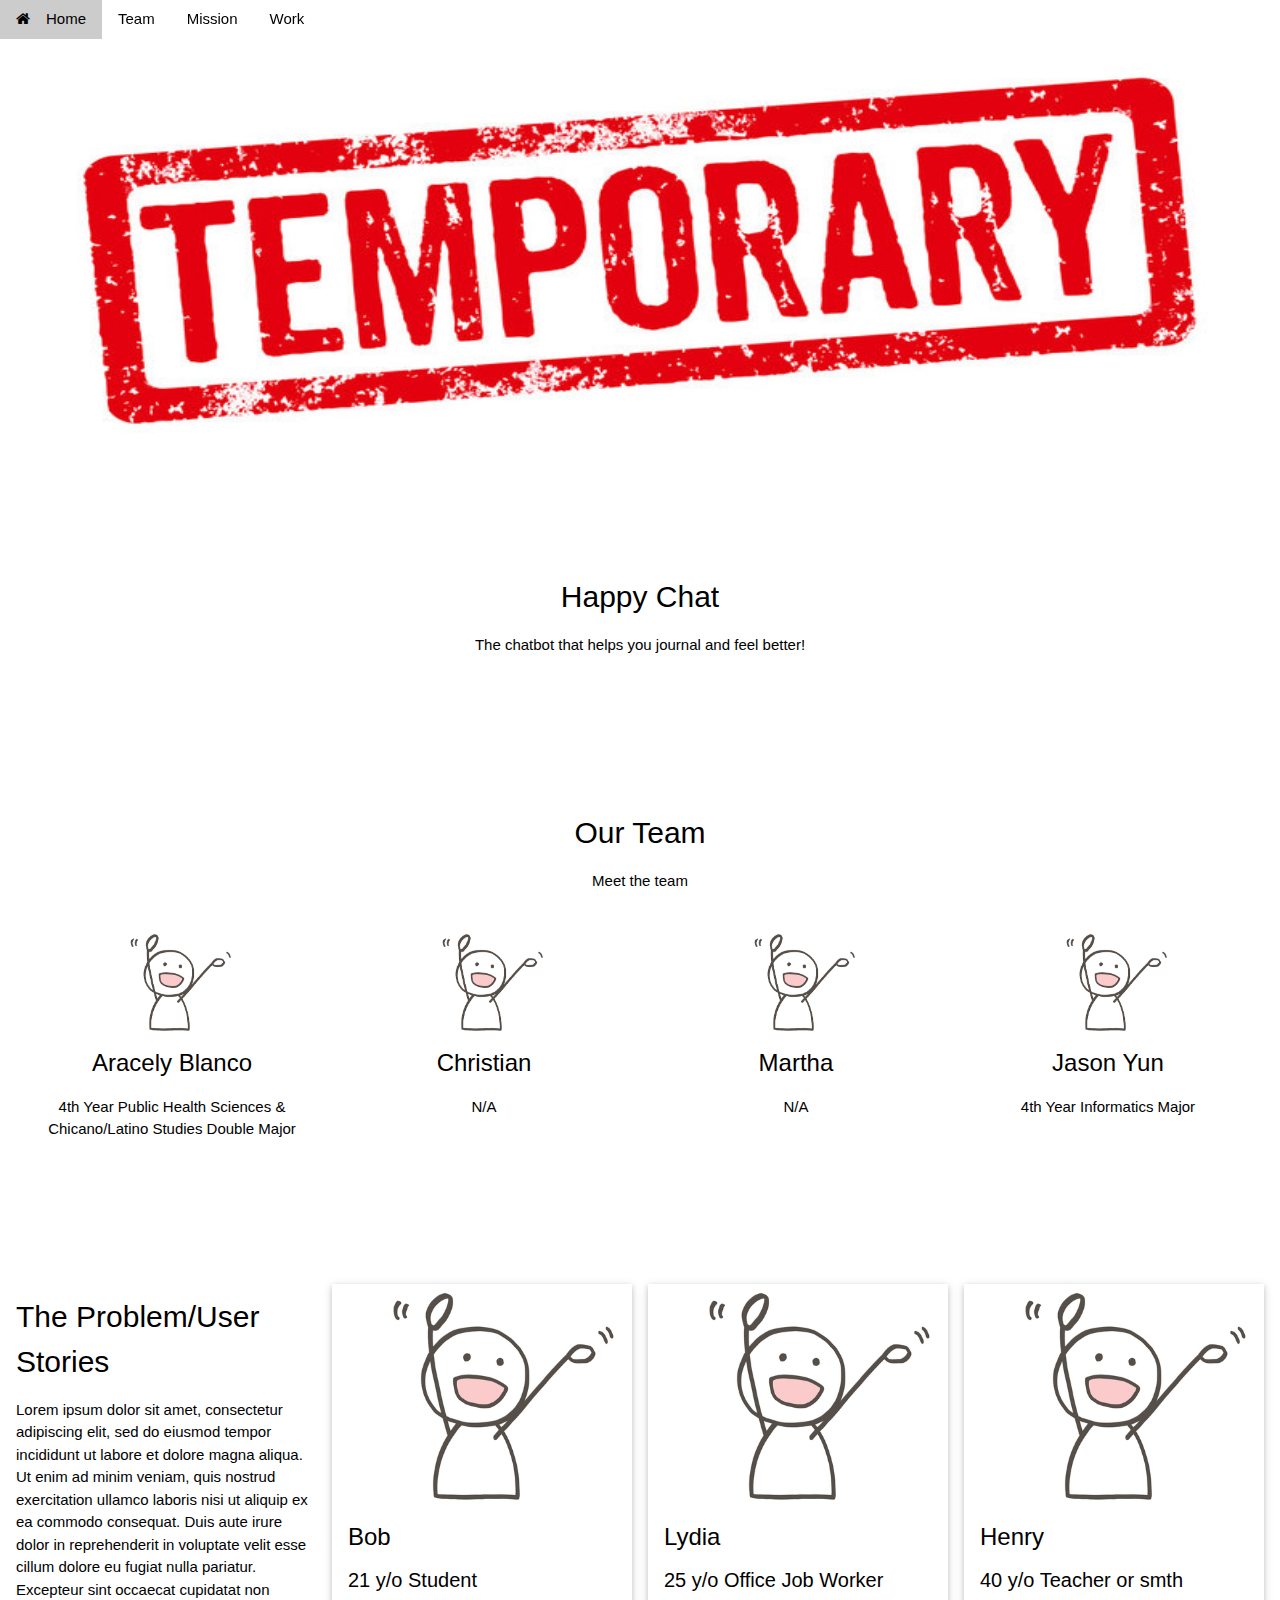
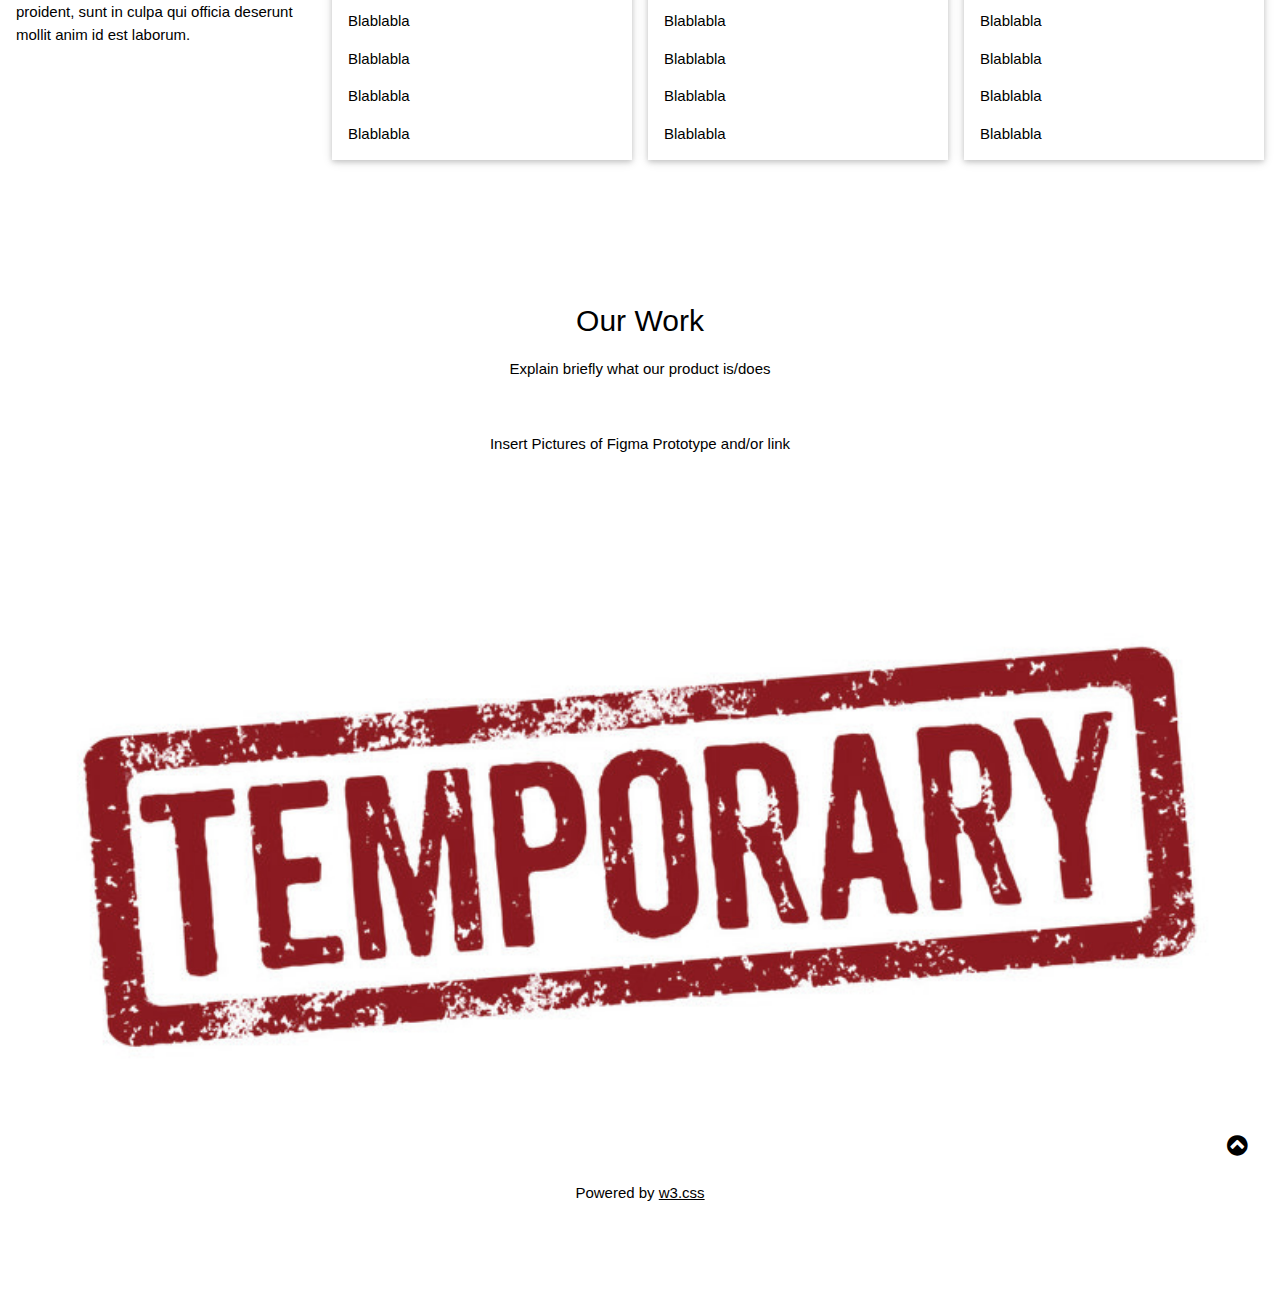
==== index.html @ e17470b8 "updated page 2" ====
<!DOCTYPE html>
<html>
<head>
<title>Project Website</title>
<meta charset="UTF-8">
<meta name="viewport" content="width=device-width, initial-scale=1">
<link rel="stylesheet" href="https://www.w3schools.com/w3css/4/w3.css">
<link rel="stylesheet" href="https://www.w3schools.com/lib/w3-theme-black.css">
<link rel="stylesheet" href="https://cdnjs.cloudflare.com/ajax/libs/font-awesome/4.7.0/css/font-awesome.min.css">
</head>
<body id="myPage">

<!-- Sidebar on click -->
<!-- <nav class="w3-sidebar w3-bar-block w3-white w3-card w3-animate-left w3-xxlarge" style="display:none;z-index:2" id="mySidebar">
  <a href="javascript:void(0)" onclick="w3_close()" class="w3-bar-item w3-button w3-display-topright w3-text-teal">Close
    <i class="fa fa-remove"></i>
  </a>
  <a href="#" class="w3-bar-item w3-button">Link 1</a>
  <a href="#" class="w3-bar-item w3-button">Link 2</a>
  <a href="#" class="w3-bar-item w3-button">Link 3</a>
  <a href="#" class="w3-bar-item w3-button">Link 4</a>
  <a href="#" class="w3-bar-item w3-button">Link 5</a>
</nav> -->

<!-- Navbar -->
<div class="w3-top">
 <div class="w3-bar w3-theme-d2 w3-left-align">
  <a class="w3-bar-item w3-button w3-hide-medium w3-hide-large w3-right w3-hover-white w3-theme-d2" href="javascript:void(0);" onclick="openNav()"><i class="fa fa-bars"></i></a>
  <a href="#" class="w3-bar-item w3-button w3-teal"><i class="fa fa-home w3-margin-right"></i>Home</a>
  <a href="#team" class="w3-bar-item w3-button w3-hide-small w3-hover-white">Team</a>
  <a href="#mission" class="w3-bar-item w3-button w3-hide-small w3-hover-white">Mission</a>
  <a href="#work" class="w3-bar-item w3-button w3-hide-small w3-hover-white">Work</a>
  <!-- <a href="#contact" class="w3-bar-item w3-button w3-hide-small w3-hover-white">Contact</a> -->
 </div>

  <!-- Navbar on small screens -->
  <div id="navDemo" class="w3-bar-block w3-theme-d2 w3-hide w3-hide-large w3-hide-medium">
    <a href="#team" class="w3-bar-item w3-button">Team</a>
    <a href="#mission" class="w3-bar-item w3-button">Mission</a>
    <a href="#work" class="w3-bar-item w3-button">Work</a>
    <!-- <a href="#contact" class="w3-bar-item w3-button">Contact</a> -->
  </div>
</div>

<!-- Image Header -->
<div class="w3-display-container w3-animate-opacity">
  <img src="/images/temp_background.jpeg" alt="background image" style="width:100%;min-height:350px;max-height:500px;">
  <div class="w3-container w3-display-bottomleft w3-margin-bottom"> 
  </div>
</div>

<!-- Home Container -->
<div class="w3-container w3-padding-64 w3-center" id="home">
  <h2>Happy Chat</h2>
  <p>The chatbot that helps you journal and feel better!</p>
</div>
  

<!-- Team Container -->
<div class="w3-container w3-padding-64 w3-center" id="team">
<h2>Our Team</h2>
<p>Meet the team</p>

<div class="w3-row"><br>

<div class="w3-quarter">
  <img src="/images/user.jpeg" alt="Image of ..." style="width:45%" class="w3-circle w3-hover-opacity">
  <h3>Aracely Blanco</h3>
  <p>4th Year Public Health Sciences & Chicano/Latino Studies Double Major</p>
</div>

<div class="w3-quarter">
  <img src="/images/user.jpeg" alt="Image of ..." style="width:45%" class="w3-circle w3-hover-opacity">
  <h3>Christian</h3>
  <p>N/A</p>
</div>

<div class="w3-quarter">
  <img src="/images/user.jpeg" alt="Image of ..." style="width:45%" class="w3-circle w3-hover-opacity">
  <h3>Martha</h3>
  <p>N/A</p>
</div>

<div class="w3-quarter">
  <img src="/images/user.jpeg" alt="Image of ..." style="width:45%" class="w3-circle w3-hover-opacity">
  <h3>Jason Yun</h3>
  <p>4th Year Informatics Major</p>
</div>

</div>
</div>

<!-- Mission Row -->
<div class="w3-row-padding w3-padding-64 w3-theme-l1" id="mission">

<div class="w3-quarter">
<h2>The Problem/User Stories</h2>
<p>Lorem ipsum dolor sit amet, consectetur adipiscing elit, sed do eiusmod tempor incididunt ut labore et dolore magna aliqua. Ut enim ad minim veniam, quis nostrud exercitation ullamco laboris nisi ut aliquip ex ea commodo consequat. Duis aute irure dolor in reprehenderit in voluptate velit esse cillum dolore eu fugiat nulla pariatur. Excepteur sint occaecat cupidatat non proident, sunt in culpa qui officia deserunt mollit anim id est laborum.</p>
</div>

<div class="w3-quarter">
<div class="w3-card w3-white">
  <img src="/images/user.jpeg" alt="Bob" style="width:100%">
  <div class="w3-container">
  <h3>Bob</h3>
  <h4>21 y/o Student</h4>
  <p>Blablabla</p>
  <p>Blablabla</p>
  <p>Blablabla</p>
  <p>Blablabla</p>
  </div>
  </div>
</div>

<div class="w3-quarter">
<div class="w3-card w3-white">
  <img src="/images/user.jpeg" alt="Lydia" style="width:100%">
  <div class="w3-container">
  <h3>Lydia</h3>
  <h4>25 y/o Office Job Worker</h4>
  <p>Blablabla</p>
  <p>Blablabla</p>
  <p>Blablabla</p>
  <p>Blablabla</p>
  </div>
  </div>
</div>

<div class="w3-quarter">
<div class="w3-card w3-white">
  <img src="/images/user.jpeg" alt="Henry" style="width:100%">
  <div class="w3-container">
  <h3>Henry</h3>
  <h4>40 y/o Teacher or smth</h4>
  <p>Blablabla</p>
  <p>Blablabla</p>
  <p>Blablabla</p>
  <p>Blablabla</p>
  </div>
  </div>
</div>

</div>

<!-- Our Work Row -->
<div class="w3-row-padding w3-center w3-padding-64" id="work">
    <h2>Our Work</h2>
    <p>Explain briefly what our product is/does</p><br>
    <p>Insert Pictures of Figma Prototype and/or link</p><br>
    <!-- <div class="w3-third w3-margin-bottom">
      <ul class="w3-ul w3-border w3-hover-shadow">
        <li class="w3-theme">
          <p class="w3-xlarge">Basic</p>
        </li>
        <li class="w3-padding-16"><b>10GB</b> Storage</li>
        <li class="w3-padding-16"><b>10</b> Emails</li>
        <li class="w3-padding-16"><b>10</b> Domains</li>
        <li class="w3-padding-16"><b>Endless</b> Support</li>
        <li class="w3-padding-16">
          <h2 class="w3-wide"><i class="fa fa-usd"></i> 10</h2>
          <span class="w3-opacity">per month</span>
        </li>
        <li class="w3-theme-l5 w3-padding-24">
          <button class="w3-button w3-teal w3-padding-large"><i class="fa fa-check"></i> Sign Up</button>
        </li>
      </ul>
    </div> -->

    <!-- <div class="w3-third w3-margin-bottom">
      <ul class="w3-ul w3-border w3-hover-shadow">
        <li class="w3-theme-l2">
          <p class="w3-xlarge">Pro</p>
        </li>
        <li class="w3-padding-16"><b>25GB</b> Storage</li>
        <li class="w3-padding-16"><b>25</b> Emails</li>
        <li class="w3-padding-16"><b>25</b> Domains</li>
        <li class="w3-padding-16"><b>Endless</b> Support</li>
        <li class="w3-padding-16">
          <h2 class="w3-wide"><i class="fa fa-usd"></i> 25</h2>
          <span class="w3-opacity">per month</span>
        </li>
        <li class="w3-theme-l5 w3-padding-24">
          <button class="w3-button w3-teal w3-padding-large"><i class="fa fa-check"></i> Sign Up</button>
        </li>
      </ul>
    </div> -->

    <!-- <div class="w3-third w3-margin-bottom">
      <ul class="w3-ul w3-border w3-hover-shadow">
        <li class="w3-theme">
          <p class="w3-xlarge">Premium</p>
        </li>
        <li class="w3-padding-16"><b>50GB</b> Storage</li>
        <li class="w3-padding-16"><b>50</b> Emails</li>
        <li class="w3-padding-16"><b>50</b> Domains</li>
        <li class="w3-padding-16"><b>Endless</b> Support</li>
        <li class="w3-padding-16">
          <h2 class="w3-wide"><i class="fa fa-usd"></i> 50</h2>
          <span class="w3-opacity">per month</span>
        </li>
        <li class="w3-theme-l5 w3-padding-24">
          <button class="w3-button w3-teal w3-padding-large"><i class="fa fa-check"></i> Sign Up</button>
        </li>
      </ul>
    </div> -->
</div>

<!-- Contact Container -->
<!-- <div class="w3-container w3-padding-64 w3-theme-l5" id="contact">
  <div class="w3-row">
    <div class="w3-col m5">
    <div class="w3-padding-16"><span class="w3-xlarge w3-border-teal w3-bottombar">Contact Us</span></div>
      <h3>Address</h3>
      <p>Swing by for a cup of coffee, or whatever.</p>
      <p><i class="fa fa-map-marker w3-text-teal w3-xlarge"></i>  Chicago, US</p>
      <p><i class="fa fa-phone w3-text-teal w3-xlarge"></i>  +00 1515151515</p>
      <p><i class="fa fa-envelope-o w3-text-teal w3-xlarge"></i>  test@test.com</p>
    </div>
    <div class="w3-col m7">
      <form class="w3-container w3-card-4 w3-padding-16 w3-white" action="/action_page.php" target="_blank">
      <div class="w3-section">      
        <label>Name</label>
        <input class="w3-input" type="text" name="Name" required>
      </div>
      <div class="w3-section">      
        <label>Email</label>
        <input class="w3-input" type="text" name="Email" required>
      </div>
      <div class="w3-section">      
        <label>Message</label>
        <input class="w3-input" type="text" name="Message" required>
      </div>  
      <input class="w3-check" type="checkbox" checked name="Like">
      <label>I Like it!</label>
      <button type="submit" class="w3-button w3-right w3-theme">Send</button>
      </form>
    </div>
  </div>
</div> -->

<!-- Image of location/map -->
<img src="/images/temp_background.jpeg" class="w3-image w3-greyscale-min" style="width:100%;">

<!-- Footer -->
<footer class="w3-container w3-padding-32 w3-theme-d1 w3-center">
  <p>Powered by <a href="https://www.w3schools.com/w3css/default.asp" target="_blank">w3.css</a></p>

  <div style="position:relative;bottom:100px;z-index:1;" class="w3-tooltip w3-right">
    <span class="w3-text w3-padding w3-teal w3-hide-small">Go To Top</span>   
    <a class="w3-button w3-theme" href="#myPage"><span class="w3-xlarge">
    <i class="fa fa-chevron-circle-up"></i></span></a>
  </div>
</footer>

<script>
// Used to toggle the menu on smaller screens when clicking on the menu button
function openNav() {
  var x = document.getElementById("navDemo");
  if (x.className.indexOf("w3-show") == -1) {
    x.className += " w3-show";
  } else { 
    x.className = x.className.replace(" w3-show", "");
  }
}
</script>

</body>
</html>
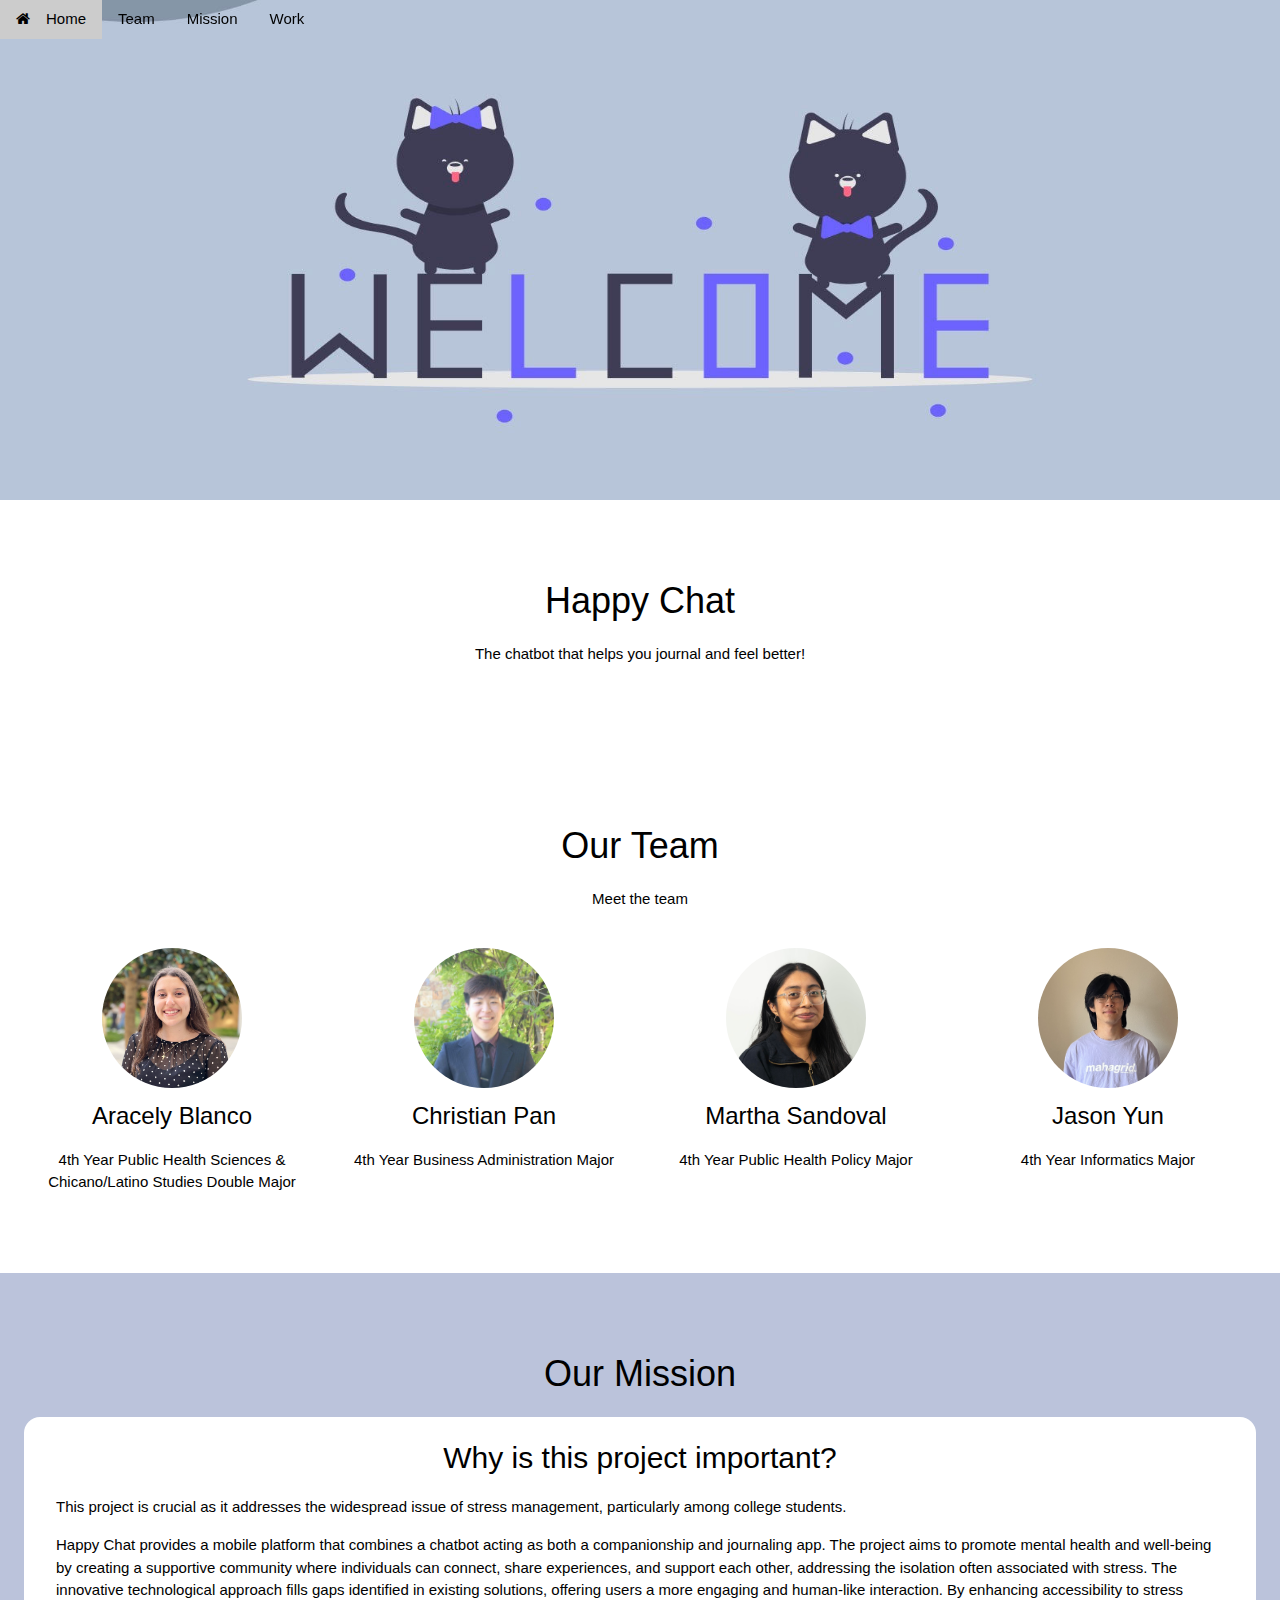
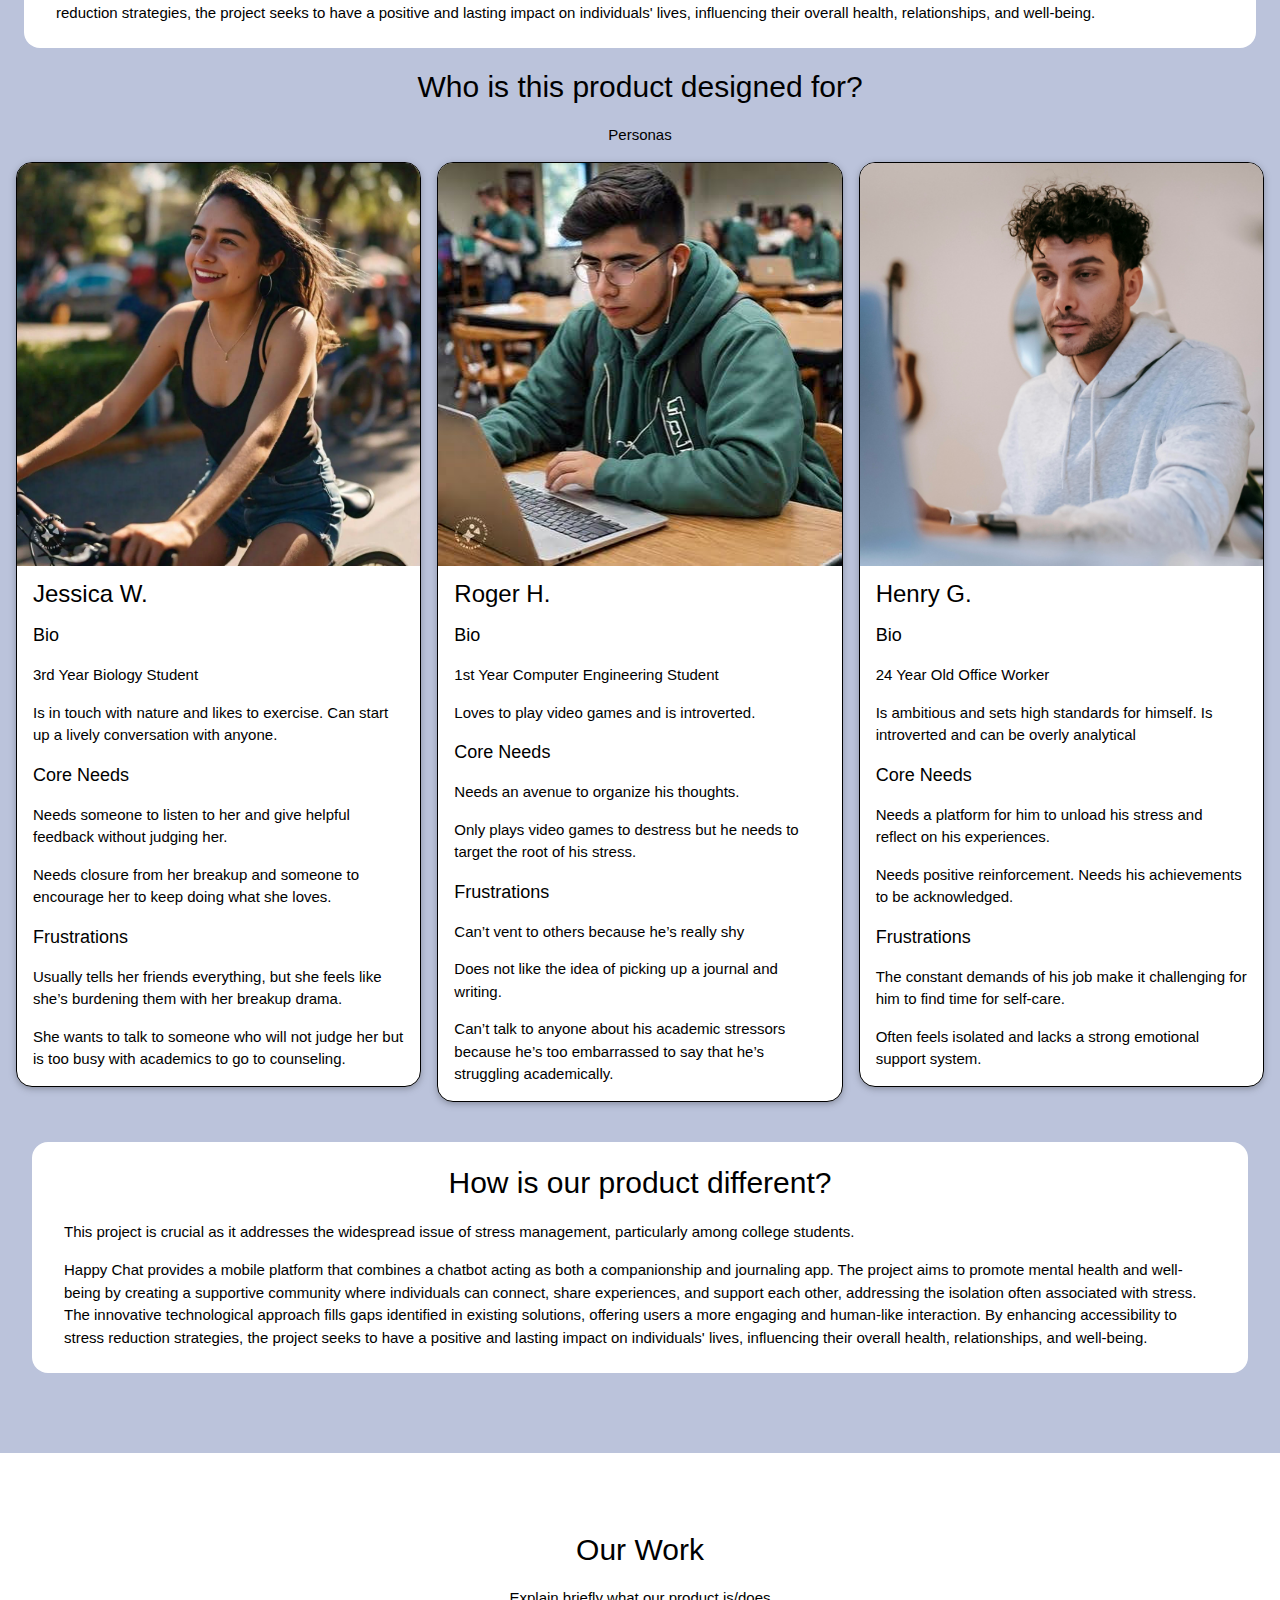
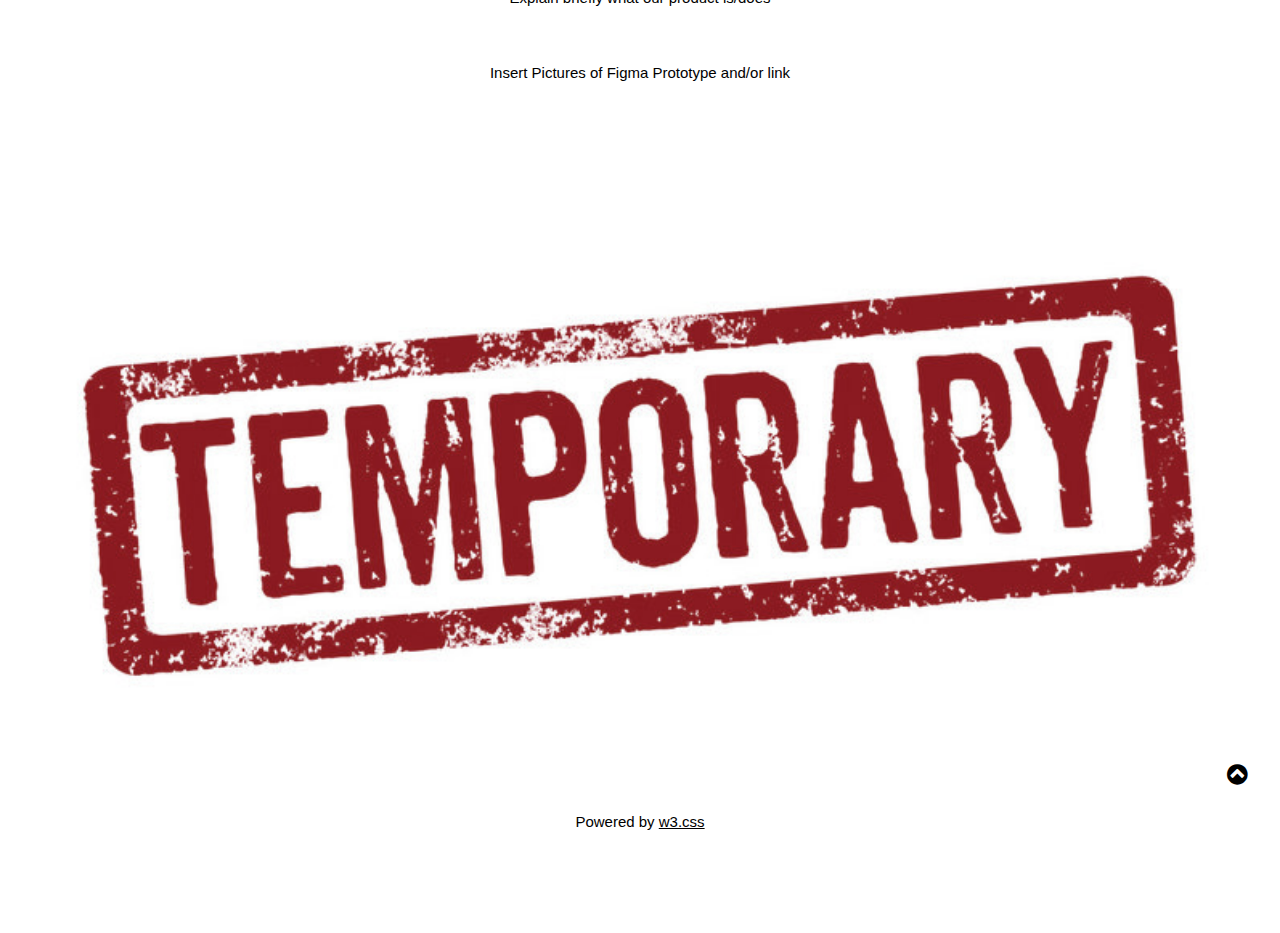
==== commit 29f03d66: "updated Team and Mission content" ====
--- a/index.html
+++ b/index.html
@@ -4,7 +4,11 @@
 <title>Project Website</title>
 <meta charset="UTF-8">
 <meta name="viewport" content="width=device-width, initial-scale=1">
+<style>
+  .w3-slate {color:#000 !important; background-color:#bbc3db !important}
+</style>
 <link rel="stylesheet" href="https://www.w3schools.com/w3css/4/w3.css">
+<link rel="stylesheet" href="https://www.w3schools.com/lib/w3-colors-2021.css">
 <link rel="stylesheet" href="https://www.w3schools.com/lib/w3-theme-black.css">
 <link rel="stylesheet" href="https://cdnjs.cloudflare.com/ajax/libs/font-awesome/4.7.0/css/font-awesome.min.css">
 </head>
@@ -25,11 +29,11 @@
 <!-- Navbar -->
 <div class="w3-top">
  <div class="w3-bar w3-theme-d2 w3-left-align">
-  <a class="w3-bar-item w3-button w3-hide-medium w3-hide-large w3-right w3-hover-white w3-theme-d2" href="javascript:void(0);" onclick="openNav()"><i class="fa fa-bars"></i></a>
-  <a href="#" class="w3-bar-item w3-button w3-teal"><i class="fa fa-home w3-margin-right"></i>Home</a>
-  <a href="#team" class="w3-bar-item w3-button w3-hide-small w3-hover-white">Team</a>
-  <a href="#mission" class="w3-bar-item w3-button w3-hide-small w3-hover-white">Mission</a>
-  <a href="#work" class="w3-bar-item w3-button w3-hide-small w3-hover-white">Work</a>
+  <a class="w3-bar-item w3-button w3-hide-medium w3-hide-large w3-right w3-hover-gray w3-theme-d2" href="javascript:void(0);" onclick="openNav()"><i class="fa fa-bars"></i></a>
+  <a href="#" class="w3-bar-item w3-button w3-indigo"><i class="fa fa-home w3-margin-right"></i>Home</a>
+  <a href="#team" class="w3-bar-item w3-button w3-hide-small w3-hover-gray">Team</a>
+  <a href="#mission" class="w3-bar-item w3-button w3-hide-small w3-hover-gray">Mission</a>
+  <a href="#work" class="w3-bar-item w3-button w3-hide-small w3-hover-gray">Work</a>
   <!-- <a href="#contact" class="w3-bar-item w3-button w3-hide-small w3-hover-white">Contact</a> -->
  </div>
 
@@ -44,45 +48,45 @@
 
 <!-- Image Header -->
 <div class="w3-display-container w3-animate-opacity">
-  <img src="/images/temp_background.jpeg" alt="background image" style="width:100%;min-height:350px;max-height:500px;">
+  <img src="images/header2.jpeg" alt="Happy Chat Welcome Image" style="width:100%;min-height:350px;max-height:500px;">
   <div class="w3-container w3-display-bottomleft w3-margin-bottom"> 
   </div>
 </div>
 
 <!-- Home Container -->
 <div class="w3-container w3-padding-64 w3-center" id="home">
-  <h2>Happy Chat</h2>
+  <h1>Happy Chat</h1>
   <p>The chatbot that helps you journal and feel better!</p>
 </div>
   
 
 <!-- Team Container -->
 <div class="w3-container w3-padding-64 w3-center" id="team">
-<h2>Our Team</h2>
+<h1>Our Team</h1>
 <p>Meet the team</p>
 
 <div class="w3-row"><br>
 
 <div class="w3-quarter">
-  <img src="/images/user.jpeg" alt="Image of ..." style="width:45%" class="w3-circle w3-hover-opacity">
+  <img src="images/aracely.jpeg" alt="Image of Aracely Blanco" style="width:45%" class="w3-circle w3-hover-opacity">
   <h3>Aracely Blanco</h3>
   <p>4th Year Public Health Sciences & Chicano/Latino Studies Double Major</p>
 </div>
 
 <div class="w3-quarter">
-  <img src="/images/user.jpeg" alt="Image of ..." style="width:45%" class="w3-circle w3-hover-opacity">
-  <h3>Christian</h3>
-  <p>N/A</p>
+  <img src="images/christian.jpeg" alt="Image of Christian Pan" style="width:45%" class="w3-circle w3-hover-opacity">
+  <h3>Christian Pan</h3>
+  <p>4th Year Business Administration Major</p>
 </div>
 
 <div class="w3-quarter">
-  <img src="/images/user.jpeg" alt="Image of ..." style="width:45%" class="w3-circle w3-hover-opacity">
-  <h3>Martha</h3>
-  <p>N/A</p>
+  <img src="images/martha.jpeg" alt="Image of Martha Sandoval" style="width:45%" class="w3-circle w3-hover-opacity">
+  <h3>Martha Sandoval</h3>
+  <p>4th Year Public Health Policy Major</p>
 </div>
 
 <div class="w3-quarter">
-  <img src="/images/user.jpeg" alt="Image of ..." style="width:45%" class="w3-circle w3-hover-opacity">
+  <img src="images/jason.jpeg" alt="Image of Jason Yun" style="width:45%" class="w3-circle w3-hover-opacity">
   <h3>Jason Yun</h3>
   <p>4th Year Informatics Major</p>
 </div>
@@ -91,52 +95,80 @@
 </div>
 
 <!-- Mission Row -->
-<div class="w3-row-padding w3-padding-64 w3-theme-l1" id="mission">
-
-<div class="w3-quarter">
-<h2>The Problem/User Stories</h2>
-<p>Lorem ipsum dolor sit amet, consectetur adipiscing elit, sed do eiusmod tempor incididunt ut labore et dolore magna aliqua. Ut enim ad minim veniam, quis nostrud exercitation ullamco laboris nisi ut aliquip ex ea commodo consequat. Duis aute irure dolor in reprehenderit in voluptate velit esse cillum dolore eu fugiat nulla pariatur. Excepteur sint occaecat cupidatat non proident, sunt in culpa qui officia deserunt mollit anim id est laborum.</p>
-</div>
-
-<div class="w3-quarter">
-<div class="w3-card w3-white">
-  <img src="/images/user.jpeg" alt="Bob" style="width:100%">
+<div class="w3-row-padding w3-padding-64 w3-slate" id="mission">
+<div class="w3-center">
+  <h1>Our Mission</h1>
+  <div class="w3-white w3-margin w3-round-xlarge w3-padding">
+  <h2>Why is this project important?</h2>
+  <p class="w3-left-align w3-margin">This project is crucial as it addresses the widespread issue of stress management, particularly among college students. </p>
+  <p class="w3-left-align w3-margin">Happy Chat provides a mobile platform that combines a chatbot acting as both a companionship and journaling app. The project aims to promote mental health and well-being by creating a supportive community where individuals can connect, share experiences, and support each other, addressing the isolation often associated with stress. The innovative technological approach fills gaps identified in existing solutions, offering users a more engaging and human-like interaction. By enhancing accessibility to stress reduction strategies, the project seeks to have a positive and lasting impact on individuals' lives, influencing their overall health, relationships, and well-being.</p>
+  </div>
+  <h2>Who is this product designed for?</h2>
+</div>
+<p class="w3-center">Personas</p>
+<div class="w3-third">
+<div class="w3-card w3-white w3-border w3-border-black w3-round-xlarge">
+  <img src="images/jessica.jpeg" alt="Image of Jessica for a Persona" style="width:100% ;border-radius: 15px 15px 0px 0px">
   <div class="w3-container">
-  <h3>Bob</h3>
-  <h4>21 y/o Student</h4>
-  <p>Blablabla</p>
-  <p>Blablabla</p>
-  <p>Blablabla</p>
-  <p>Blablabla</p>
-  </div>
-  </div>
-</div>
-
-<div class="w3-quarter">
-<div class="w3-card w3-white">
-  <img src="/images/user.jpeg" alt="Lydia" style="width:100%">
+  <h3>Jessica W.</h3>
+  <h5>Bio</h5>
+  <p>3rd Year Biology Student</p>
+  <p>Is in touch with nature and likes to exercise. Can start up a lively conversation with anyone.</p>
+  <h5>Core Needs</h5>
+  <p>Needs someone to listen to her and give helpful feedback without judging her.</p>
+  <p>Needs closure from her breakup and someone to encourage her to keep doing what she loves.</p>
+  <h5>Frustrations</h5>
+  <p>Usually tells her friends everything, but she feels like she’s burdening them with her breakup drama.</p>
+  <p>She wants to talk to someone who will not judge her but is too busy with academics to go to counseling.</p>
+  </div>
+  </div>
+</div>
+
+<div class="w3-third">
+<div class="w3-card w3-white w3-border w3-border-black w3-round-xlarge">
+  <img src="images/roger.jpeg" alt="Image of Roger for a Persona" style="width:100% ;border-radius: 15px 15px 0px 0px">
   <div class="w3-container">
-  <h3>Lydia</h3>
-  <h4>25 y/o Office Job Worker</h4>
-  <p>Blablabla</p>
-  <p>Blablabla</p>
-  <p>Blablabla</p>
-  <p>Blablabla</p>
-  </div>
-  </div>
-</div>
-
-<div class="w3-quarter">
-<div class="w3-card w3-white">
-  <img src="/images/user.jpeg" alt="Henry" style="width:100%">
+  <h3>Roger H.</h3>
+  <h5>Bio</h5>
+  <p>1st Year Computer Engineering Student</p>
+  <p>Loves to play video games and is introverted.</p>
+  <h5>Core Needs</h5>
+  <p>Needs an avenue to organize his thoughts.</p>
+  <p>Only plays video games to destress but he needs to target the root of his stress.</p>
+  <h5>Frustrations</h5>
+  <p>Can’t vent to others because he’s really shy </p>
+  <p>Does not like the idea of picking up a journal and writing.</p>
+  <p>Can’t talk to anyone about his academic stressors because he’s too embarrassed to say that he’s struggling academically.</p>
+  </div>
+  </div>
+</div>
+
+<div class="w3-third">
+<div class="w3-card w3-white w3-border w3-border-black w3-round-xlarge">
+  <img src="images/henry.jpeg" alt="Image of Henry for a Persona" style="width:100% ;border-radius: 15px 15px 0px 0px">
   <div class="w3-container">
-  <h3>Henry</h3>
-  <h4>40 y/o Teacher or smth</h4>
-  <p>Blablabla</p>
-  <p>Blablabla</p>
-  <p>Blablabla</p>
-  <p>Blablabla</p>
-  </div>
+  <h3>Henry G.</h3>
+  <h5>Bio</h5>
+  <p>24 Year Old Office Worker</p>
+  <p>Is ambitious and sets high standards for himself. Is introverted and can be overly analytical</p>
+  <h5>Core Needs</h5>
+  <p>Needs a platform for him to unload his stress and reflect on his experiences.</p>
+  <p>Needs positive reinforcement. Needs his achievements to be acknowledged.</p>
+  <h5>Frustrations</h5>
+  <p>The constant demands of his job make it challenging for him to find time for self-care.</p>
+  <p>Often feels isolated and lacks a strong emotional support system.</p>
+  </div>
+  </div>
+</div>
+<div class="w3-margin">
+  <p>&emsp;</p>
+</div>
+
+<div class="w3-row-padding w3-center">
+  <div class="w3-white w3-margin w3-round-xlarge w3-padding">
+    <h2>How is our product different?</h2>
+    <p class="w3-left-align w3-margin">This project is crucial as it addresses the widespread issue of stress management, particularly among college students. </p>
+    <p class="w3-left-align w3-margin">Happy Chat provides a mobile platform that combines a chatbot acting as both a companionship and journaling app. The project aims to promote mental health and well-being by creating a supportive community where individuals can connect, share experiences, and support each other, addressing the isolation often associated with stress. The innovative technological approach fills gaps identified in existing solutions, offering users a more engaging and human-like interaction. By enhancing accessibility to stress reduction strategies, the project seeks to have a positive and lasting impact on individuals' lives, influencing their overall health, relationships, and well-being.</p>
   </div>
 </div>
 
@@ -239,7 +271,7 @@
 </div> -->
 
 <!-- Image of location/map -->
-<img src="/images/temp_background.jpeg" class="w3-image w3-greyscale-min" style="width:100%;">
+<img src="images/temp_background.jpeg" class="w3-image w3-greyscale-min" style="width:100%;">
 
 <!-- Footer -->
 <footer class="w3-container w3-padding-32 w3-theme-d1 w3-center">
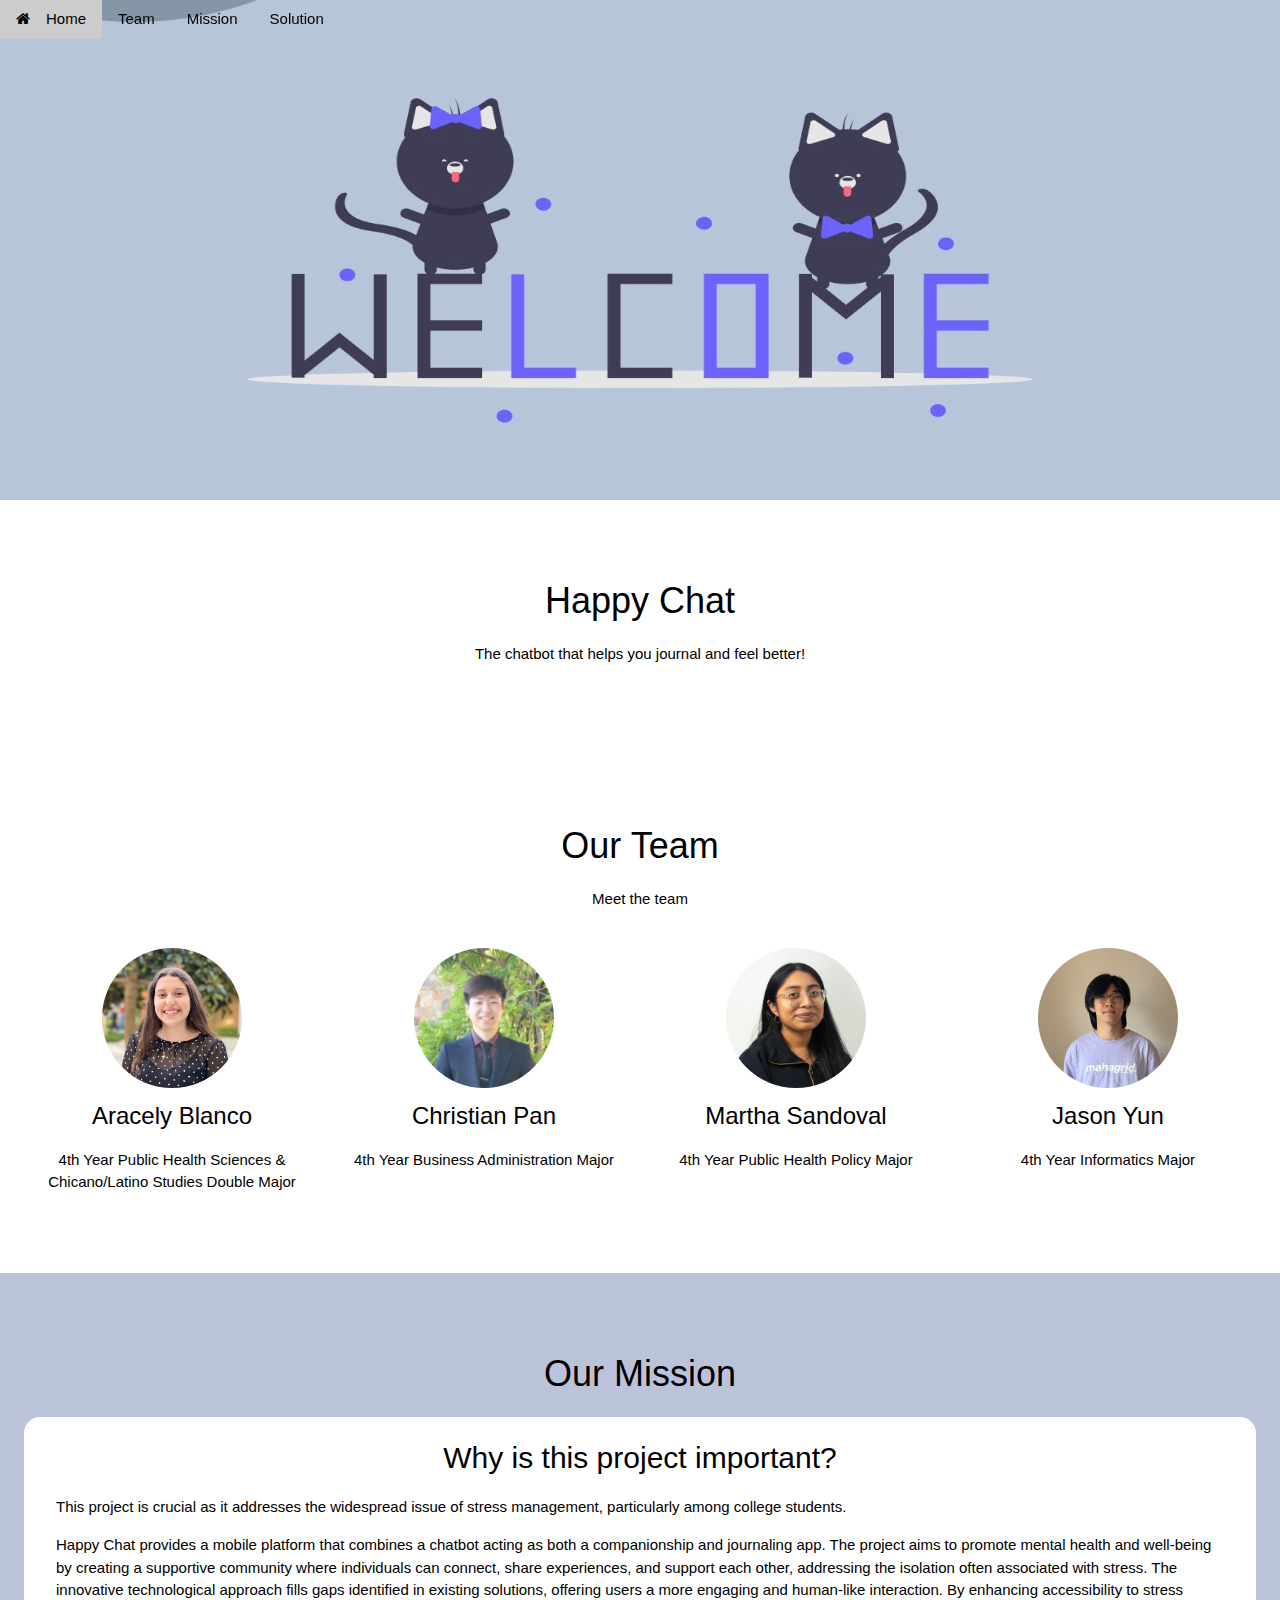
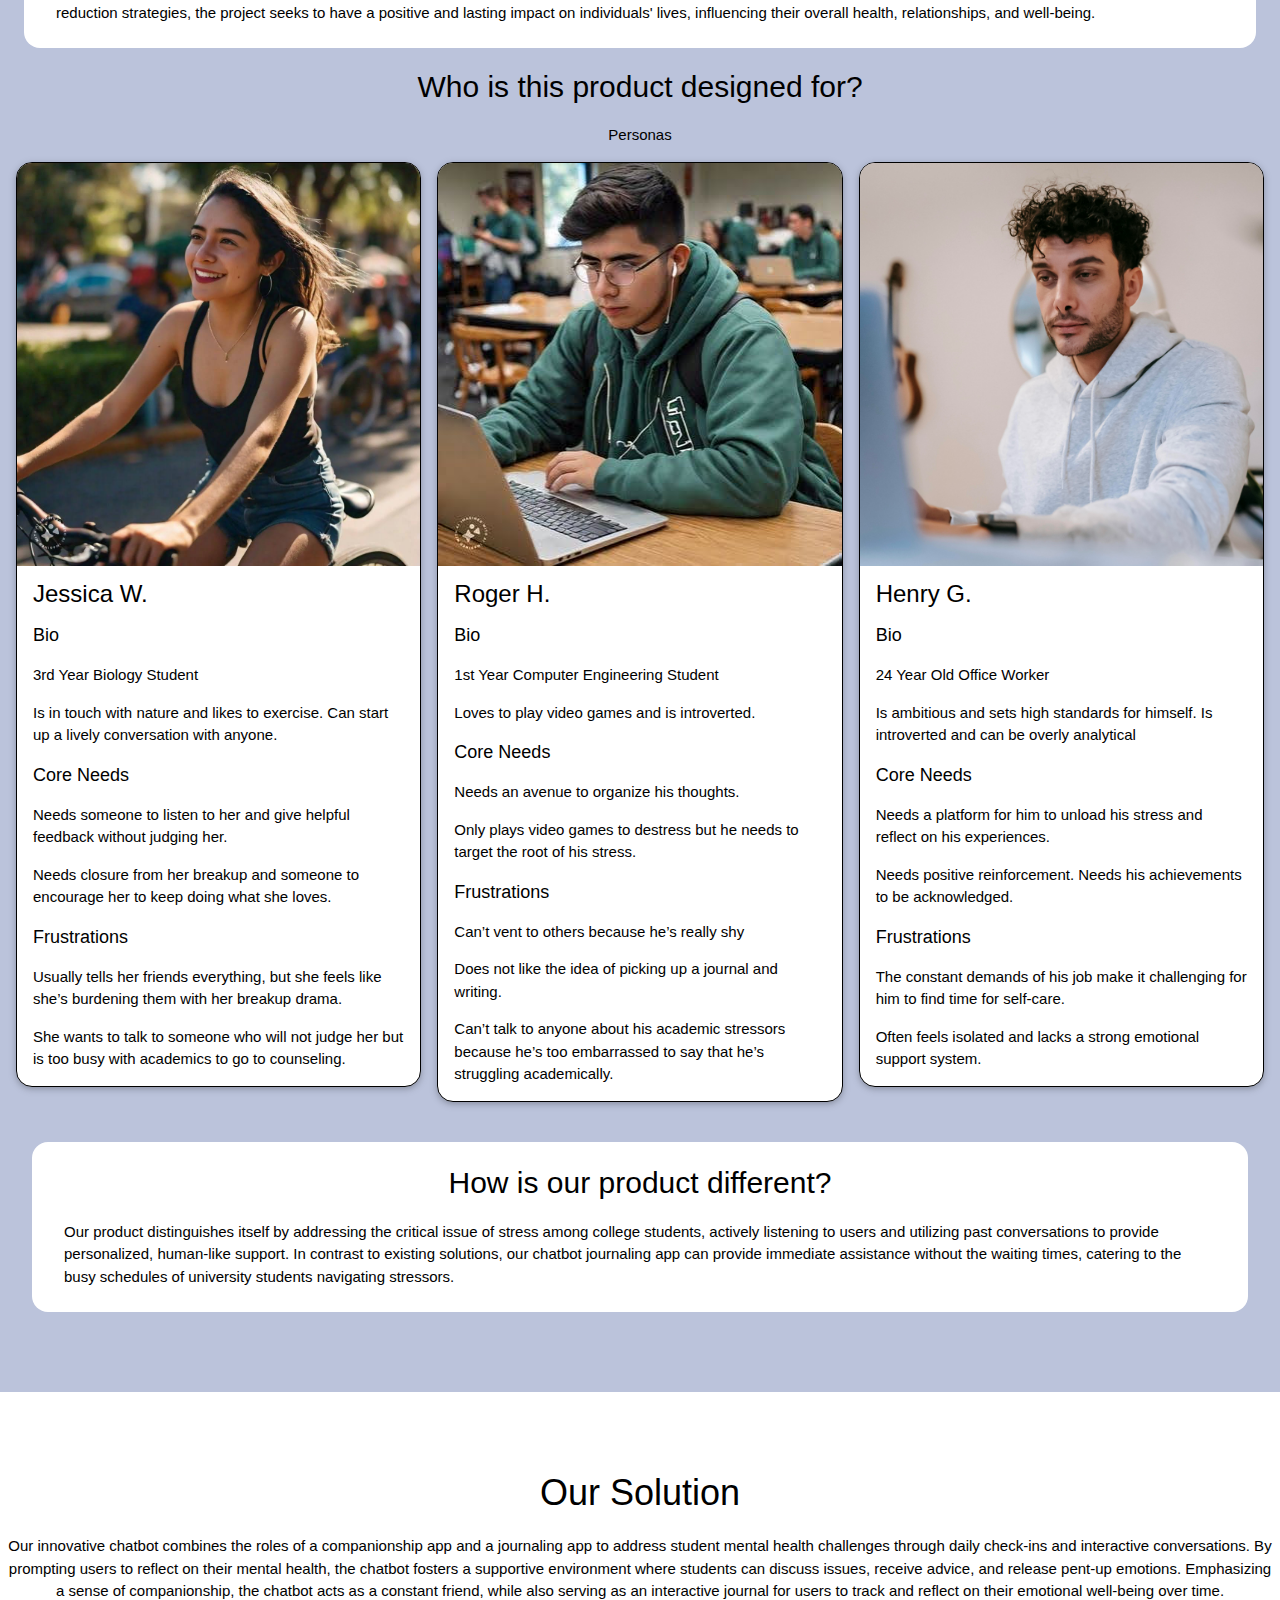
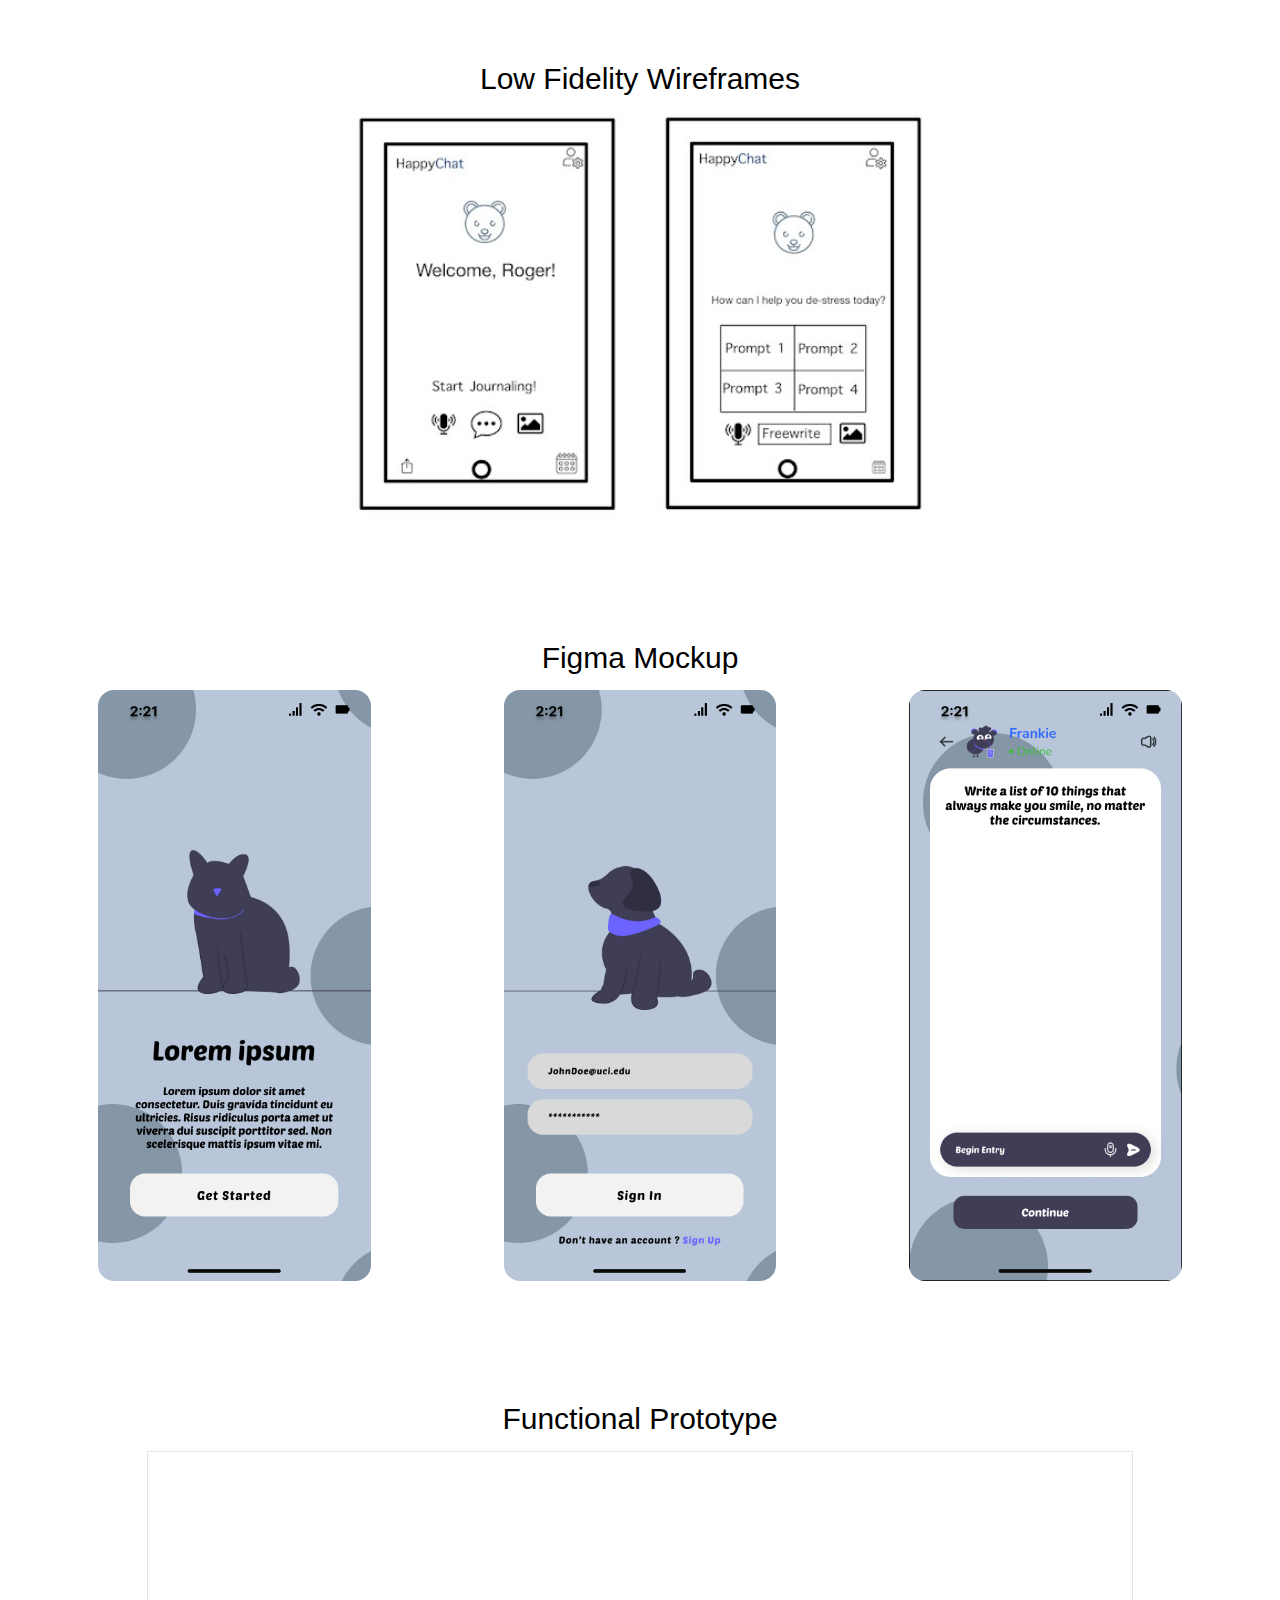
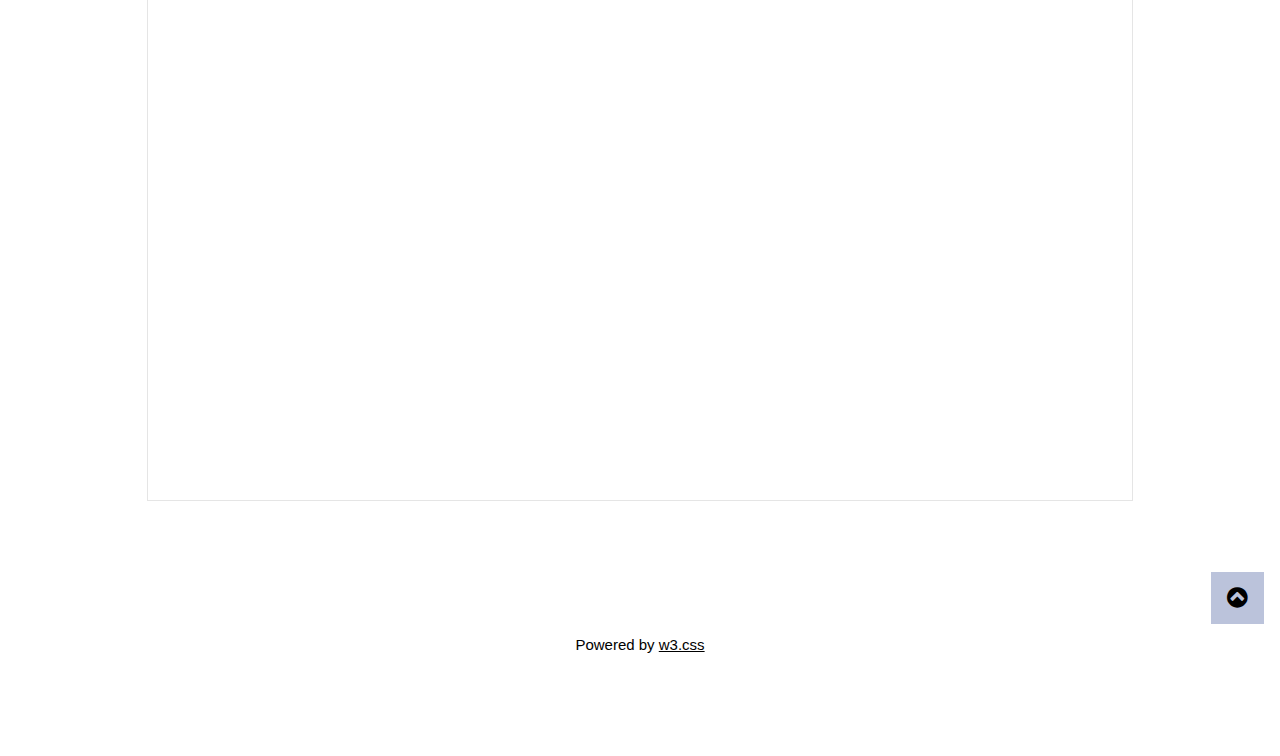
==== commit 701eac98: "updated more content" ====
--- a/index.html
+++ b/index.html
@@ -33,7 +33,7 @@
   <a href="#" class="w3-bar-item w3-button w3-indigo"><i class="fa fa-home w3-margin-right"></i>Home</a>
   <a href="#team" class="w3-bar-item w3-button w3-hide-small w3-hover-gray">Team</a>
   <a href="#mission" class="w3-bar-item w3-button w3-hide-small w3-hover-gray">Mission</a>
-  <a href="#work" class="w3-bar-item w3-button w3-hide-small w3-hover-gray">Work</a>
+  <a href="#work" class="w3-bar-item w3-button w3-hide-small w3-hover-gray">Solution</a>
   <!-- <a href="#contact" class="w3-bar-item w3-button w3-hide-small w3-hover-white">Contact</a> -->
  </div>
 
@@ -41,7 +41,7 @@
   <div id="navDemo" class="w3-bar-block w3-theme-d2 w3-hide w3-hide-large w3-hide-medium">
     <a href="#team" class="w3-bar-item w3-button">Team</a>
     <a href="#mission" class="w3-bar-item w3-button">Mission</a>
-    <a href="#work" class="w3-bar-item w3-button">Work</a>
+    <a href="#work" class="w3-bar-item w3-button">Solution</a>
     <!-- <a href="#contact" class="w3-bar-item w3-button">Contact</a> -->
   </div>
 </div>
@@ -167,8 +167,7 @@
 <div class="w3-row-padding w3-center">
   <div class="w3-white w3-margin w3-round-xlarge w3-padding">
     <h2>How is our product different?</h2>
-    <p class="w3-left-align w3-margin">This project is crucial as it addresses the widespread issue of stress management, particularly among college students. </p>
-    <p class="w3-left-align w3-margin">Happy Chat provides a mobile platform that combines a chatbot acting as both a companionship and journaling app. The project aims to promote mental health and well-being by creating a supportive community where individuals can connect, share experiences, and support each other, addressing the isolation often associated with stress. The innovative technological approach fills gaps identified in existing solutions, offering users a more engaging and human-like interaction. By enhancing accessibility to stress reduction strategies, the project seeks to have a positive and lasting impact on individuals' lives, influencing their overall health, relationships, and well-being.</p>
+    <p class="w3-left-align w3-margin">Our product distinguishes itself by addressing the critical issue of stress among college students, actively listening to users and utilizing past conversations to provide personalized, human-like support. In contrast to existing solutions, our chatbot journaling app can provide immediate assistance without the waiting times, catering to the busy schedules of university students navigating stressors.</p>
   </div>
 </div>
 
@@ -176,9 +175,53 @@
 
 <!-- Our Work Row -->
 <div class="w3-row-padding w3-center w3-padding-64" id="work">
-    <h2>Our Work</h2>
-    <p>Explain briefly what our product is/does</p><br>
-    <p>Insert Pictures of Figma Prototype and/or link</p><br>
+    <h1>Our Solution</h1>
+    <p>Our innovative chatbot combines the roles of a companionship app and a journaling app to address student mental health challenges through daily check-ins and interactive conversations. By prompting users to reflect on their mental health, the chatbot fosters a supportive environment where students can discuss issues, receive advice, and release pent-up emotions. Emphasizing a sense of companionship, the chatbot acts as a constant friend, while also serving as an interactive journal for users to track and reflect on their emotional well-being over time.</p><br>
+    <div class="w3-margin">
+      <h2>Low Fidelity Wireframes</h2>  
+      <div class="w3-row-padding">
+        <div class="w3-col m3">
+          <p>&emsp;</p>
+        </div>
+        <div class="w3-col m3">
+          <img src="images/lofi1.jpeg" alt="Version 1 of our low fidelity mock up" style="width:100% ;border-radius: 16px">
+        </div>
+        <div class="w3-col m3">
+          <img src="images/lofi2.jpeg" alt="Version 2 of our low fidelity mock up" style="width:100% ;border-radius: 16px">
+        </div>
+        <div class="w3-col m3">
+          <p>&emsp;</p>
+        </div>
+      </div>
+    </div>
+
+    <div>
+      <p>&emsp;</p> <br><br>
+    </div>
+
+    <div class="w3-margin">
+      <h2>Figma Mockup</h2>
+      <div class="w3-row-padding">
+        <div class="w3-col m4">
+          <img src="images/mockup1.jpeg" alt="Landing Page Mockup of our Application" style="width:70% ;border-radius: 16px">
+        </div>
+        <div class="w3-col m4">
+          <img src="images/mockup2.jpeg" alt="Login Page Mockup of our Application" style="width:70% ;border-radius: 16px">
+        </div>
+        <div class="w3-col m4">
+          <img src="images/mockup3.jpeg" alt="Journal Entry Page Mockup of our Application" style="width:70% ;border-radius: 16px">
+        </div>
+      </div>
+    </div>
+
+    <div>
+      <p>&emsp;</p> <br><br>
+    </div>
+
+    <div class="w3-margin">
+      <h2>Functional Prototype</h2>
+      <iframe style="border: 1px solid rgba(0, 0, 0, 0.1);" width="80%" height="650" src="https://www.figma.com/embed?embed_host=share&url=https%3A%2F%2Fwww.figma.com%2Fproto%2FthMeF2bQ3hs1PsyplIZtOW%2FFigma-Mobile-Design%3Ftype%3Ddesign%26node-id%3D3-3%26t%3DdJkMbXh3vxhQElrm-1%26scaling%3Dscale-down%26page-id%3D0%253A1%26starting-point-node-id%3D3%253A3%26mode%3Ddesign" allowfullscreen></iframe>
+    </div>
     <!-- <div class="w3-third w3-margin-bottom">
       <ul class="w3-ul w3-border w3-hover-shadow">
         <li class="w3-theme">
@@ -271,15 +314,15 @@
 </div> -->
 
 <!-- Image of location/map -->
-<img src="images/temp_background.jpeg" class="w3-image w3-greyscale-min" style="width:100%;">
+<!-- <img src="images/temp_background.jpeg" class="w3-image w3-greyscale-min" style="width:100%;"> -->
 
 <!-- Footer -->
 <footer class="w3-container w3-padding-32 w3-theme-d1 w3-center">
   <p>Powered by <a href="https://www.w3schools.com/w3css/default.asp" target="_blank">w3.css</a></p>
 
   <div style="position:relative;bottom:100px;z-index:1;" class="w3-tooltip w3-right">
-    <span class="w3-text w3-padding w3-teal w3-hide-small">Go To Top</span>   
-    <a class="w3-button w3-theme" href="#myPage"><span class="w3-xlarge">
+    <span class="w3-text w3-padding w3-slate w3-hide-small">Go To Top</span>   
+    <a class="w3-button w3-slate" href="#myPage"><span class="w3-xlarge">
     <i class="fa fa-chevron-circle-up"></i></span></a>
   </div>
 </footer>
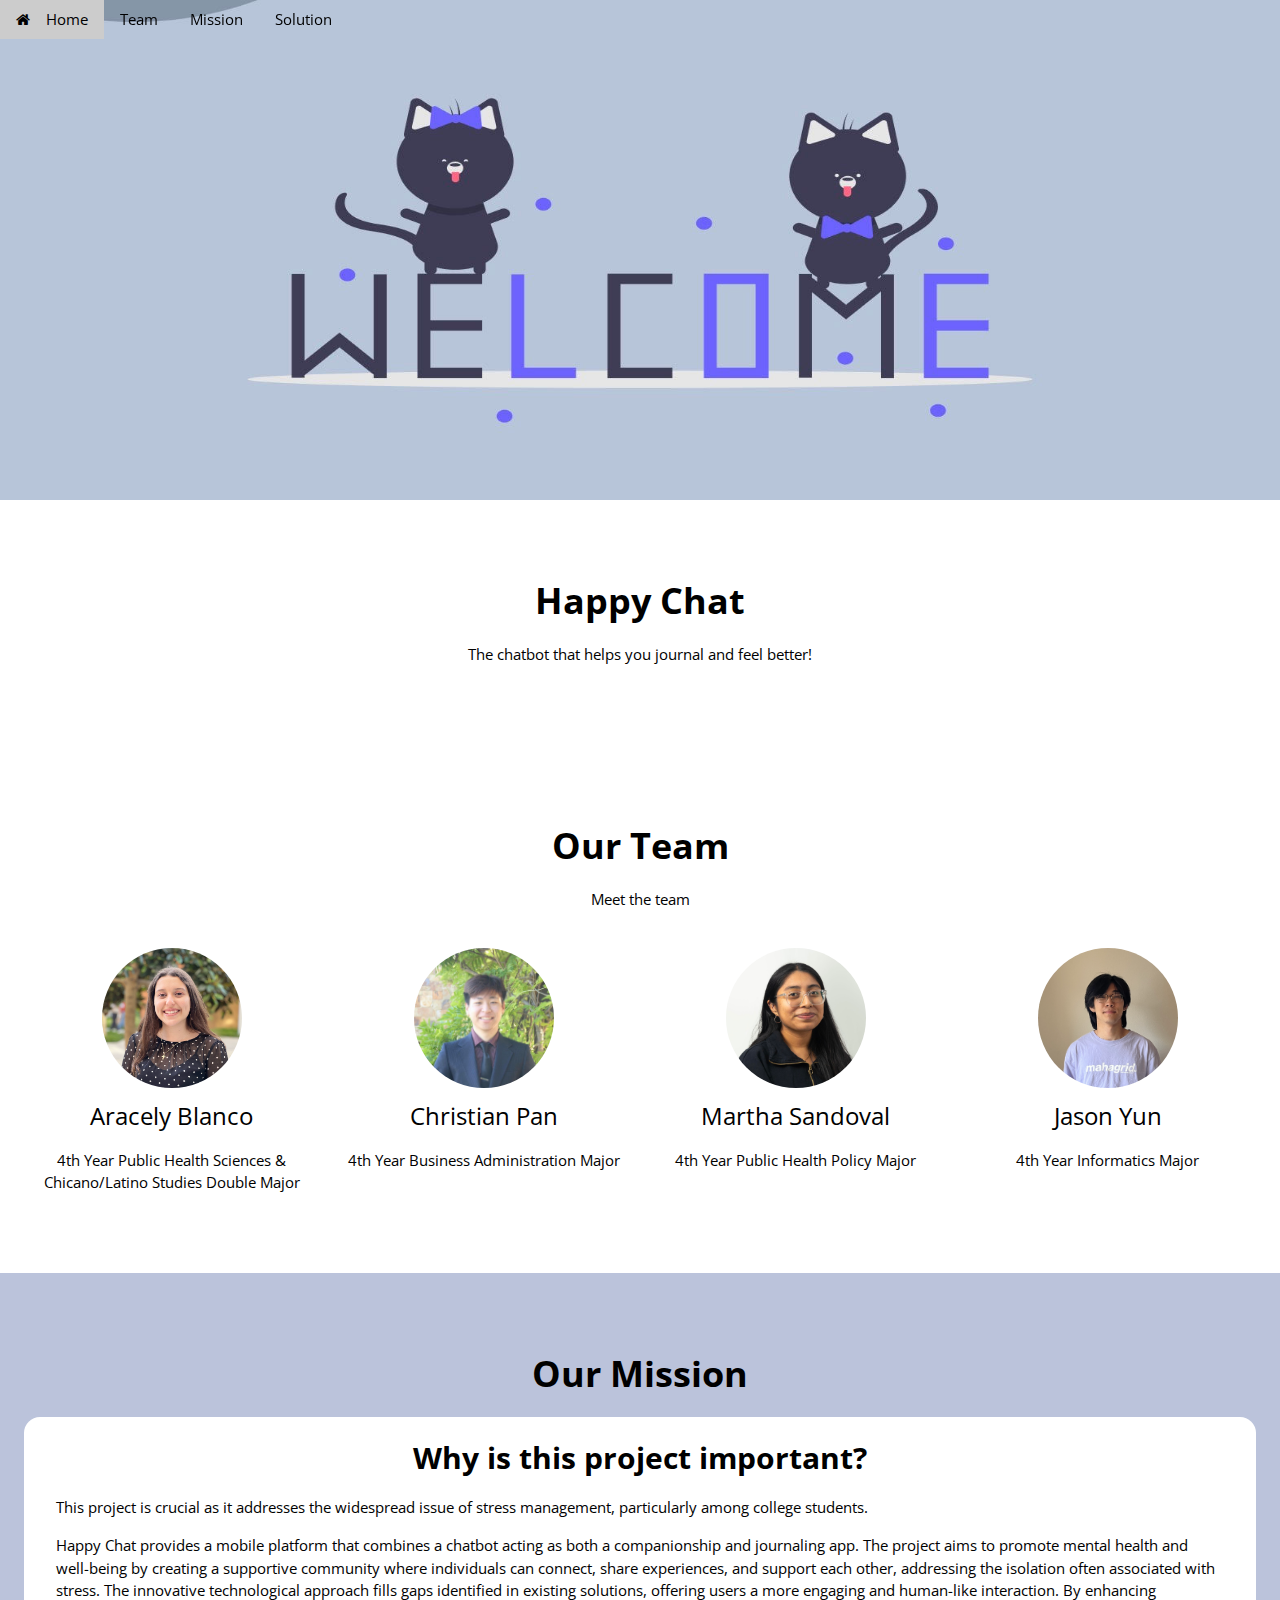
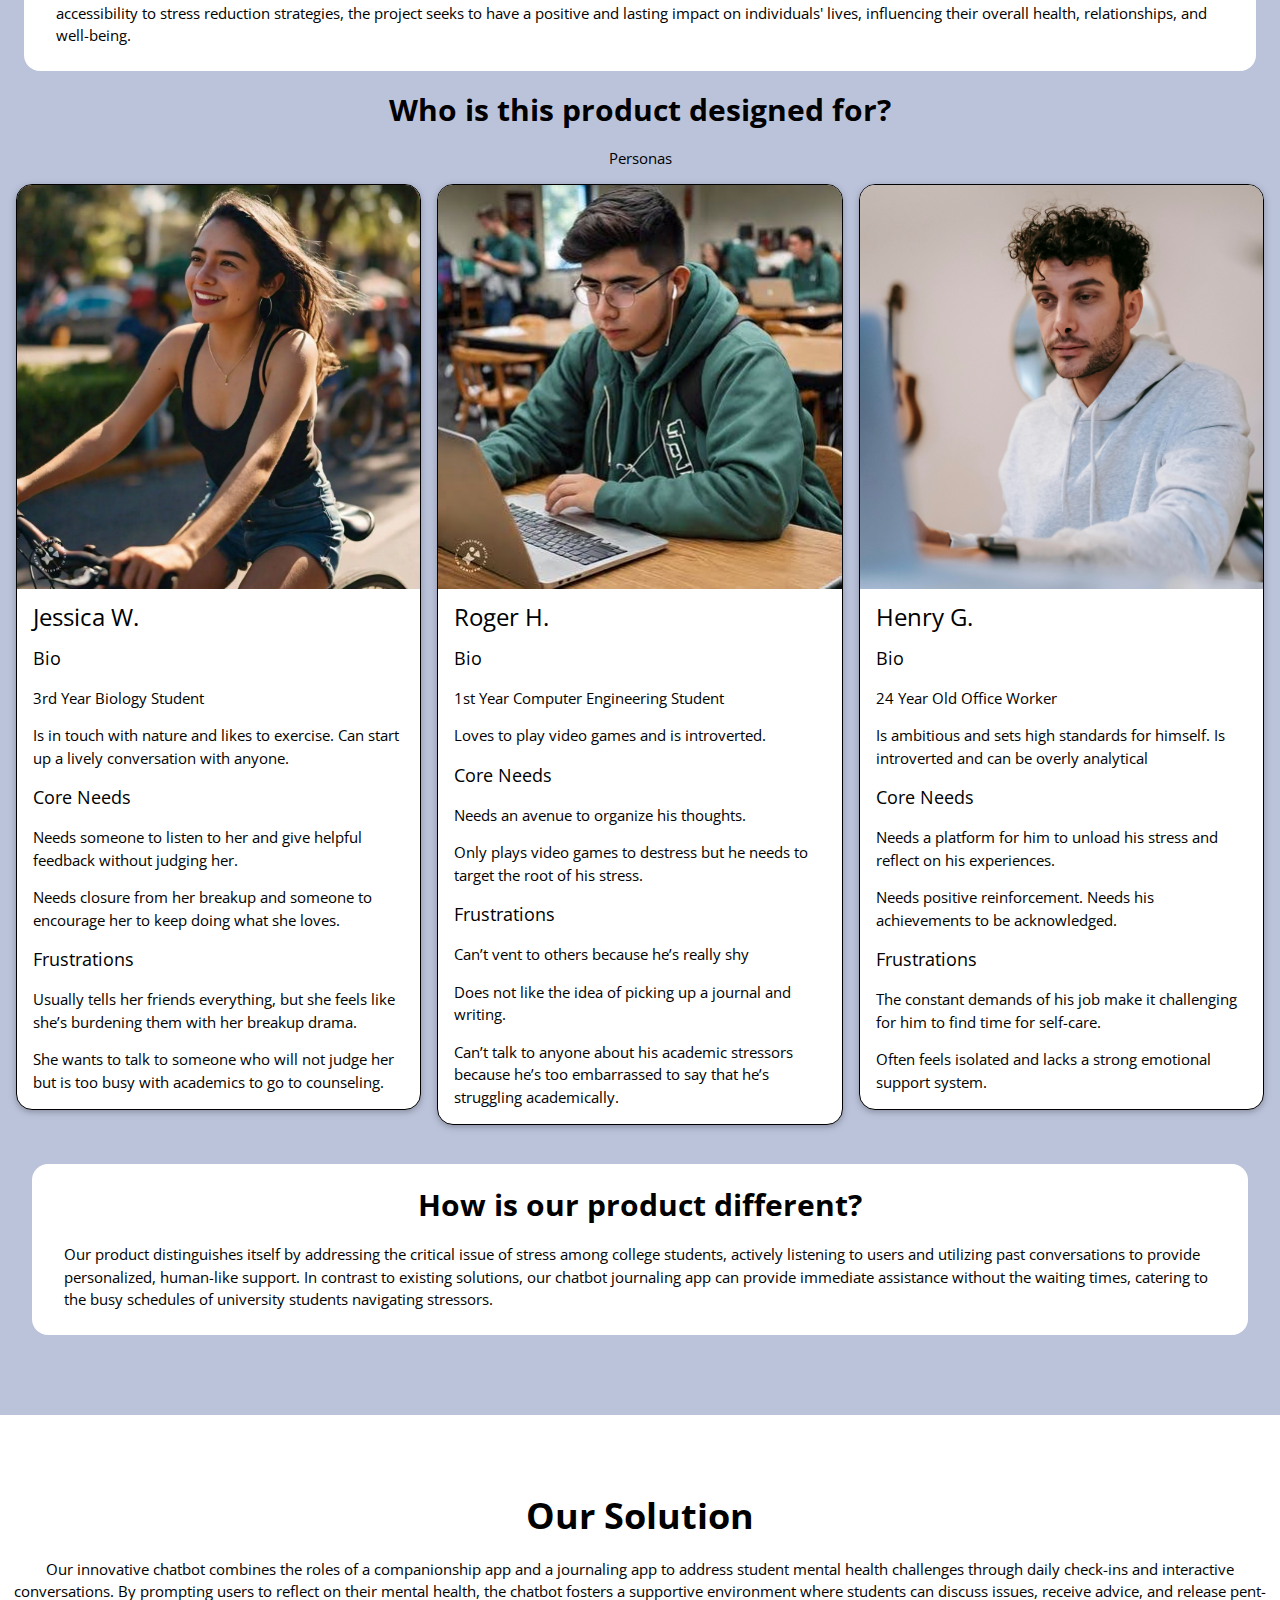
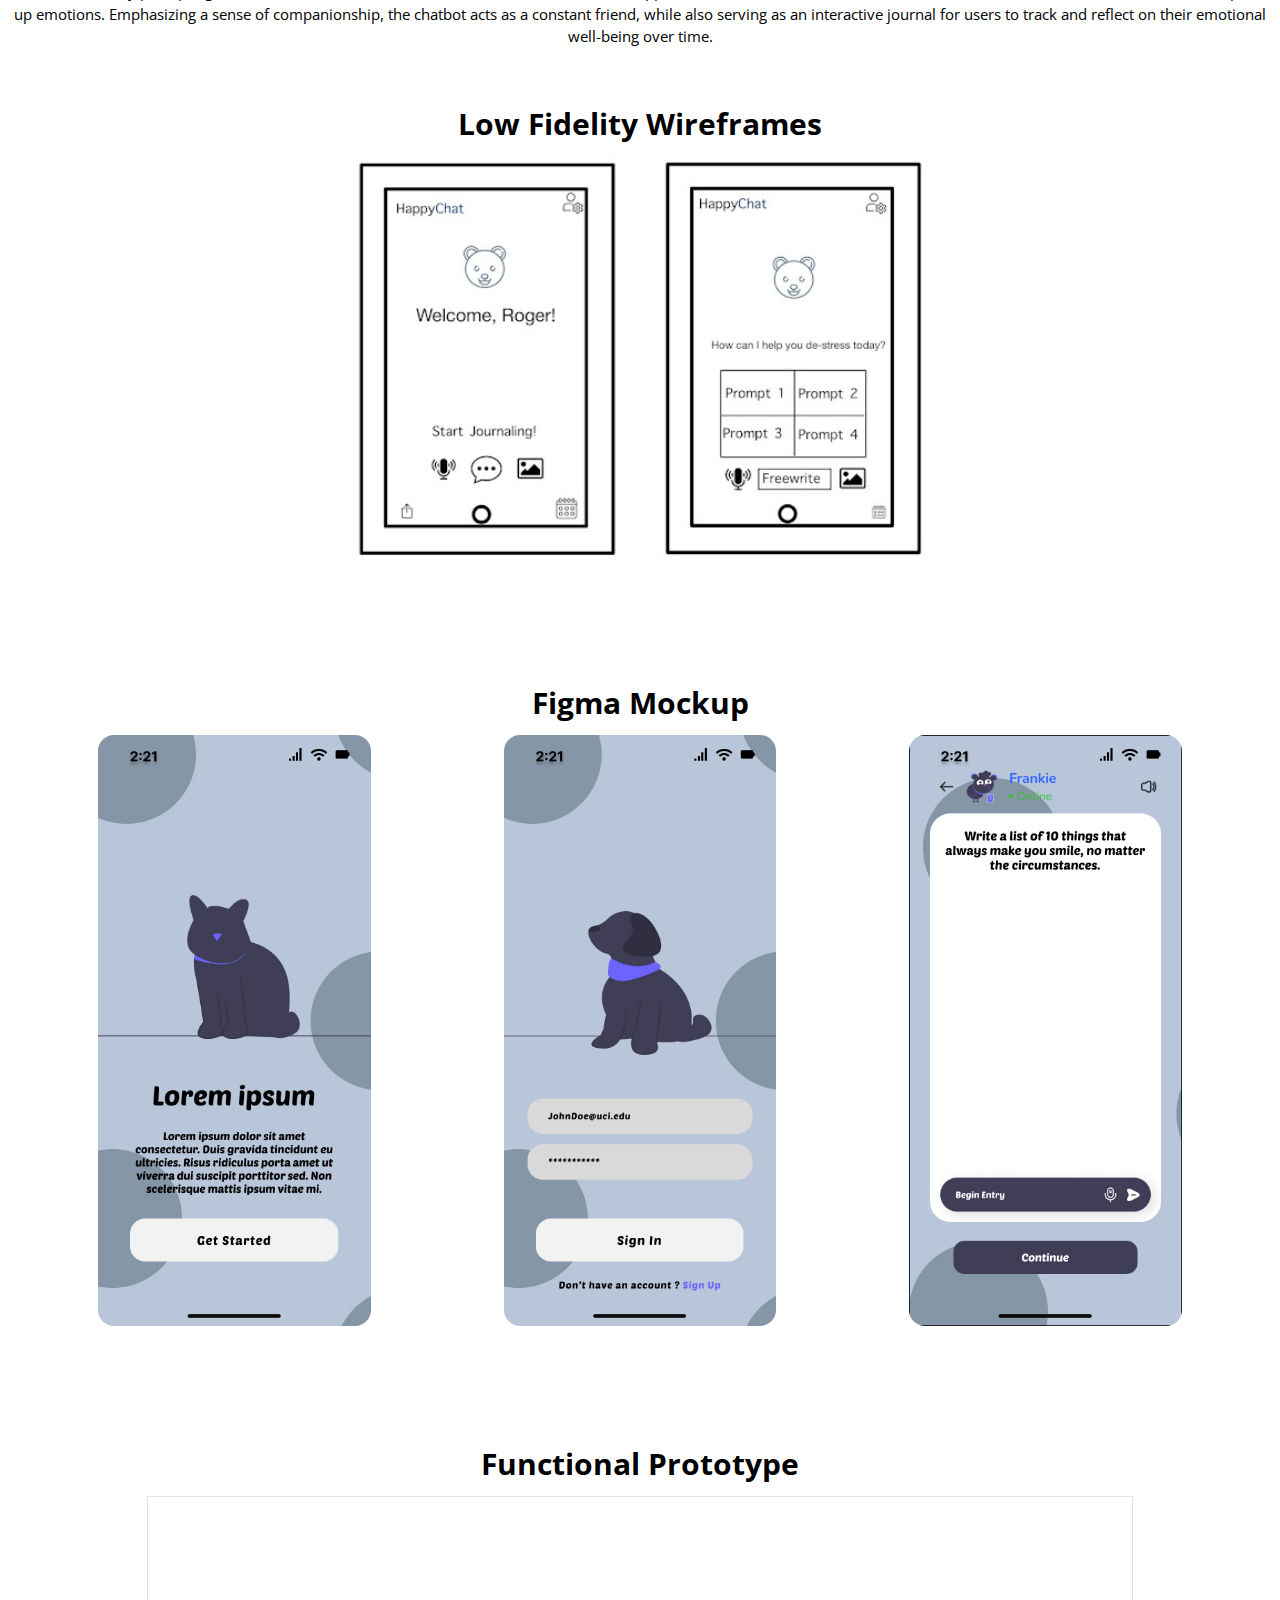
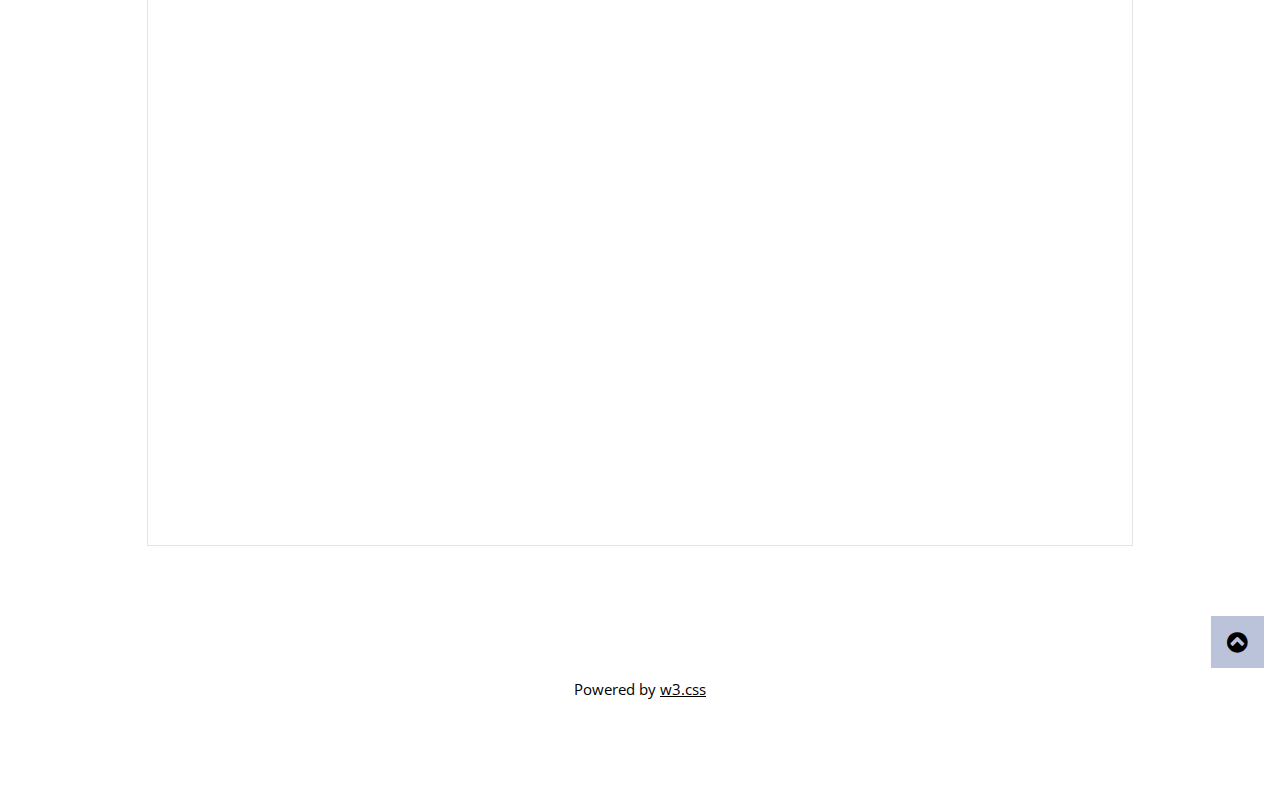
==== commit 75eece02: "Update index.html" ====
--- a/index.html
+++ b/index.html
@@ -1,16 +1,21 @@
 <!DOCTYPE html>
 <html>
 <head>
-<title>Project Website</title>
+<title>Happy Chat</title>
 <meta charset="UTF-8">
 <meta name="viewport" content="width=device-width, initial-scale=1">
-<style>
-  .w3-slate {color:#000 !important; background-color:#bbc3db !important}
-</style>
 <link rel="stylesheet" href="https://www.w3schools.com/w3css/4/w3.css">
 <link rel="stylesheet" href="https://www.w3schools.com/lib/w3-colors-2021.css">
 <link rel="stylesheet" href="https://www.w3schools.com/lib/w3-theme-black.css">
 <link rel="stylesheet" href="https://cdnjs.cloudflare.com/ajax/libs/font-awesome/4.7.0/css/font-awesome.min.css">
+<link rel="preconnect" href="https://fonts.googleapis.com">
+<link rel="preconnect" href="https://fonts.gstatic.com" crossorigin>
+<link href="https://fonts.googleapis.com/css2?family=Open+Sans:ital,wght@0,300..800;1,300..800&display=swap" rel="stylesheet">
+<style>
+  .w3-slate {color:#000 !important; background-color:#bbc3db !important}
+  body,h1,h2,h3,h4,h5,h6 {font-family: Open Sans, sans-serif;}
+  h1,h2 {font-weight: bold;}
+</style>
 </head>
 <body id="myPage">
 
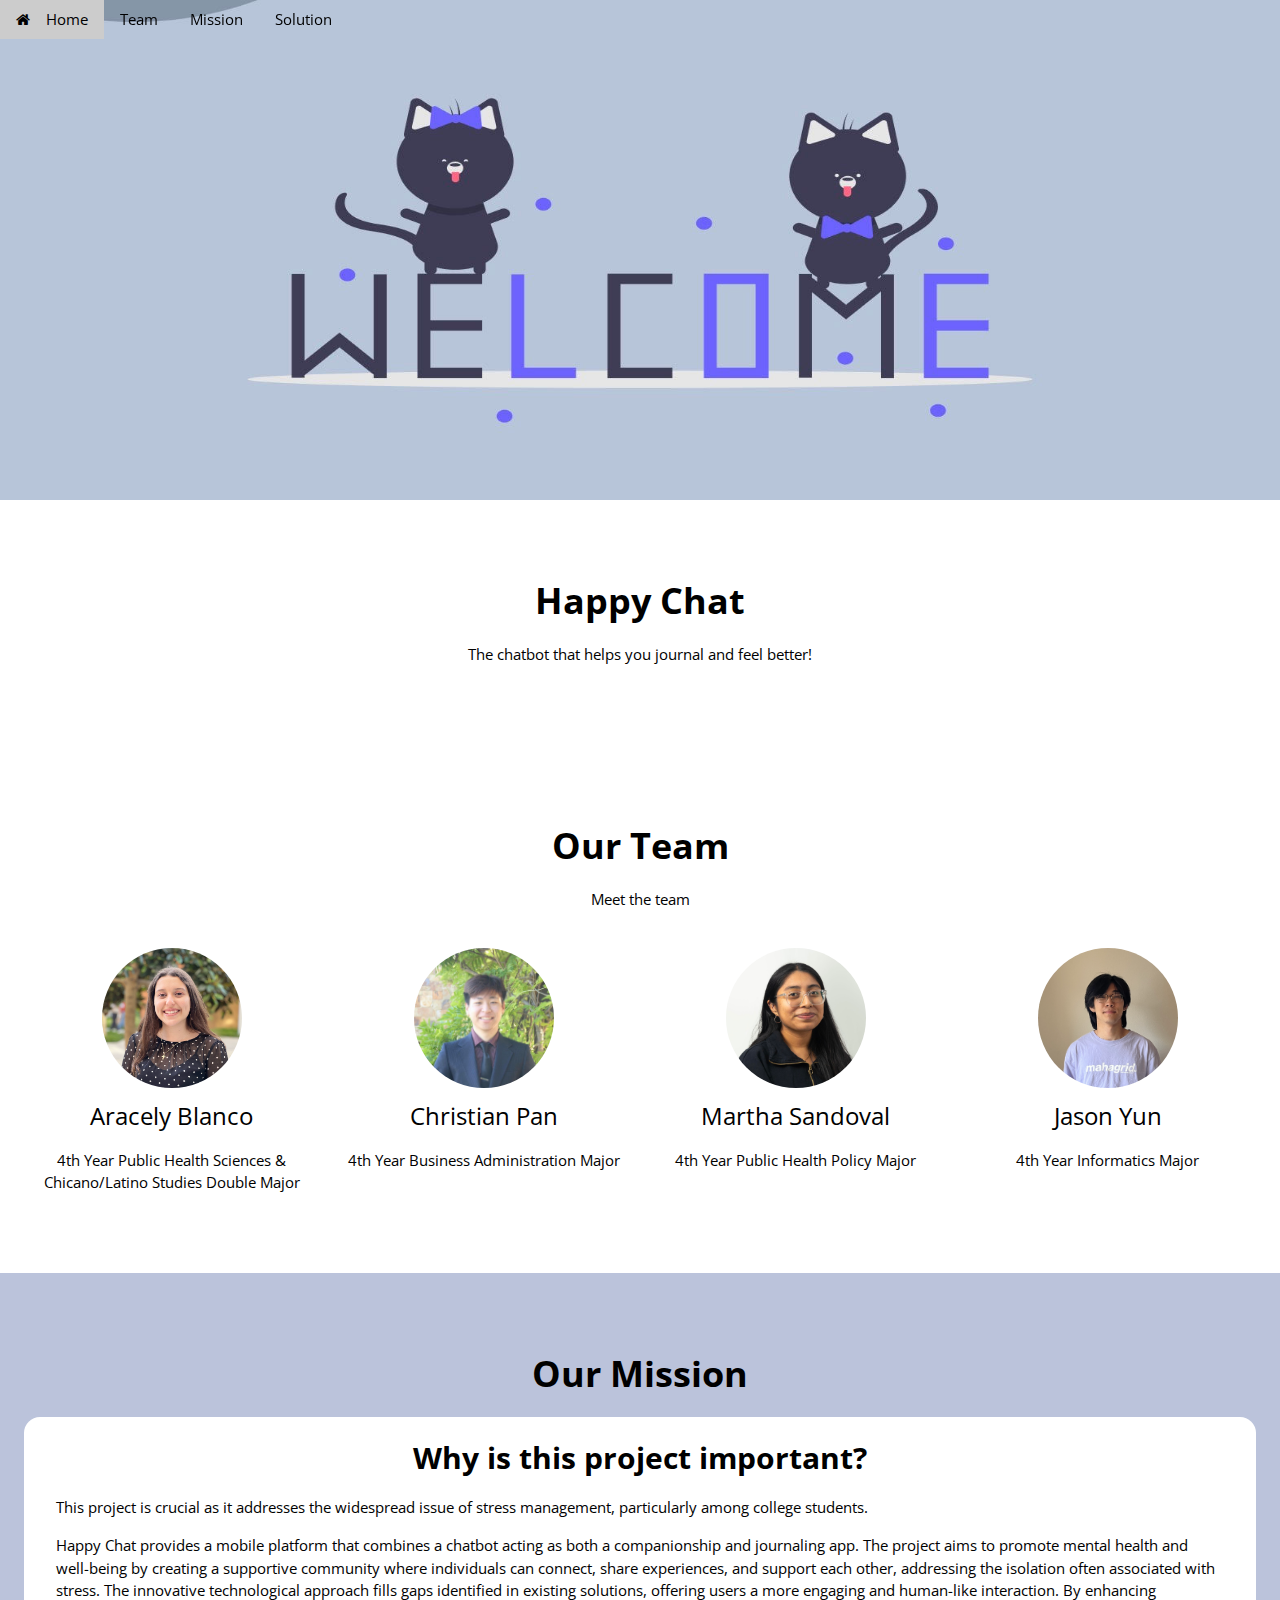
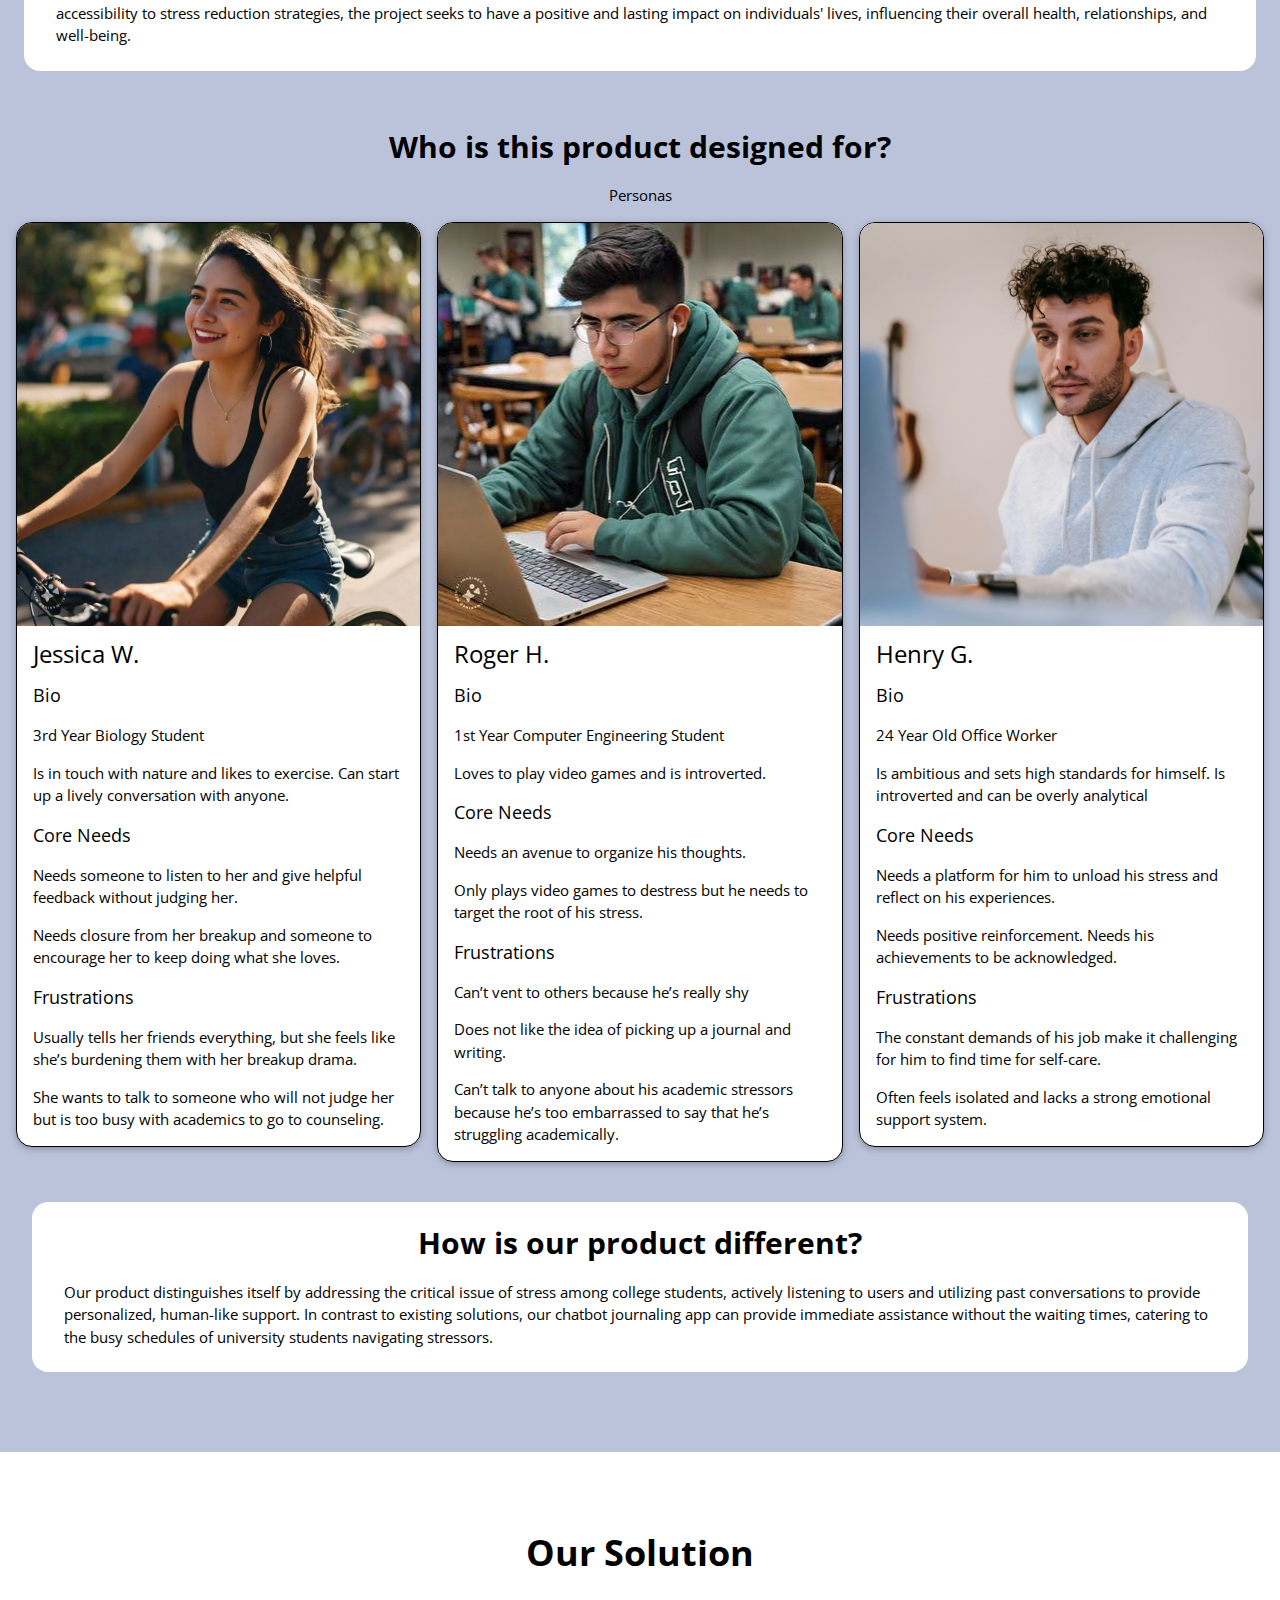
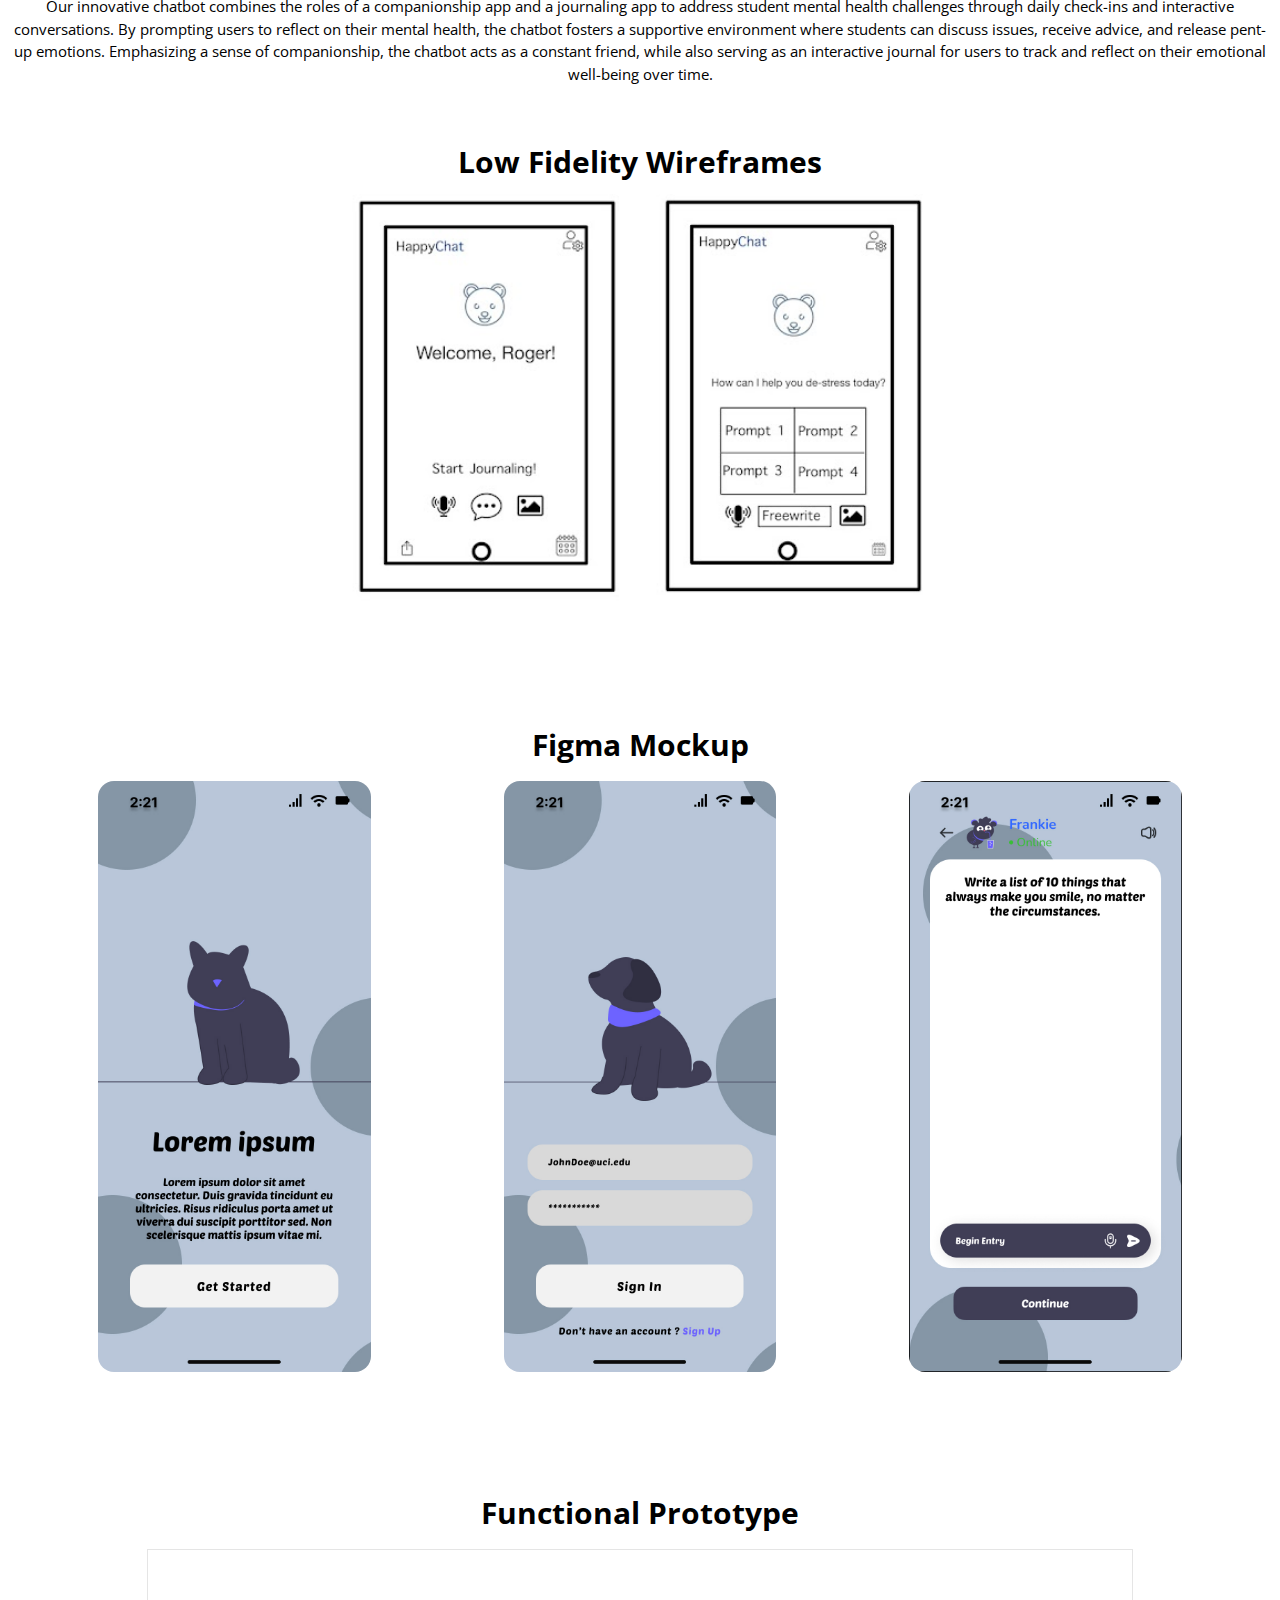
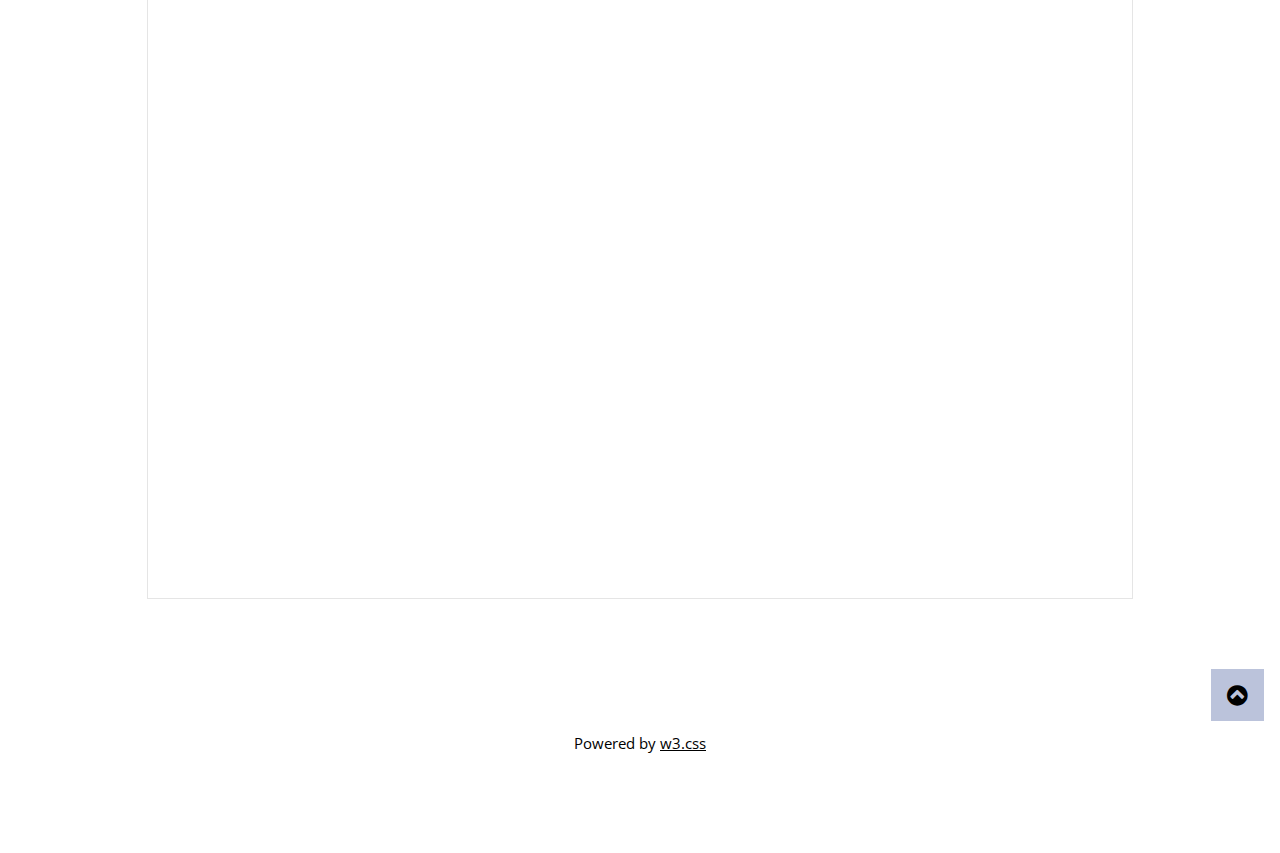
==== commit 7412f182: "edited spacing" ====
--- a/index.html
+++ b/index.html
@@ -108,6 +108,7 @@
   <p class="w3-left-align w3-margin">This project is crucial as it addresses the widespread issue of stress management, particularly among college students. </p>
   <p class="w3-left-align w3-margin">Happy Chat provides a mobile platform that combines a chatbot acting as both a companionship and journaling app. The project aims to promote mental health and well-being by creating a supportive community where individuals can connect, share experiences, and support each other, addressing the isolation often associated with stress. The innovative technological approach fills gaps identified in existing solutions, offering users a more engaging and human-like interaction. By enhancing accessibility to stress reduction strategies, the project seeks to have a positive and lasting impact on individuals' lives, influencing their overall health, relationships, and well-being.</p>
   </div>
+  <p>&emsp;</p>
   <h2>Who is this product designed for?</h2>
 </div>
 <p class="w3-center">Personas</p>
@@ -205,7 +206,7 @@
     </div>
 
     <div class="w3-margin">
-      <h2>Figma Mockup</h2>
+      <h2 class="w3-padding-small">Figma Mockup</h2>
       <div class="w3-row-padding">
         <div class="w3-col m4">
           <img src="images/mockup1.jpeg" alt="Landing Page Mockup of our Application" style="width:70% ;border-radius: 16px">
@@ -224,7 +225,7 @@
     </div>
 
     <div class="w3-margin">
-      <h2>Functional Prototype</h2>
+      <h2 class="w3-padding-small">Functional Prototype</h2>
       <iframe style="border: 1px solid rgba(0, 0, 0, 0.1);" width="80%" height="650" src="https://www.figma.com/embed?embed_host=share&url=https%3A%2F%2Fwww.figma.com%2Fproto%2FthMeF2bQ3hs1PsyplIZtOW%2FFigma-Mobile-Design%3Ftype%3Ddesign%26node-id%3D3-3%26t%3DdJkMbXh3vxhQElrm-1%26scaling%3Dscale-down%26page-id%3D0%253A1%26starting-point-node-id%3D3%253A3%26mode%3Ddesign" allowfullscreen></iframe>
     </div>
     <!-- <div class="w3-third w3-margin-bottom">
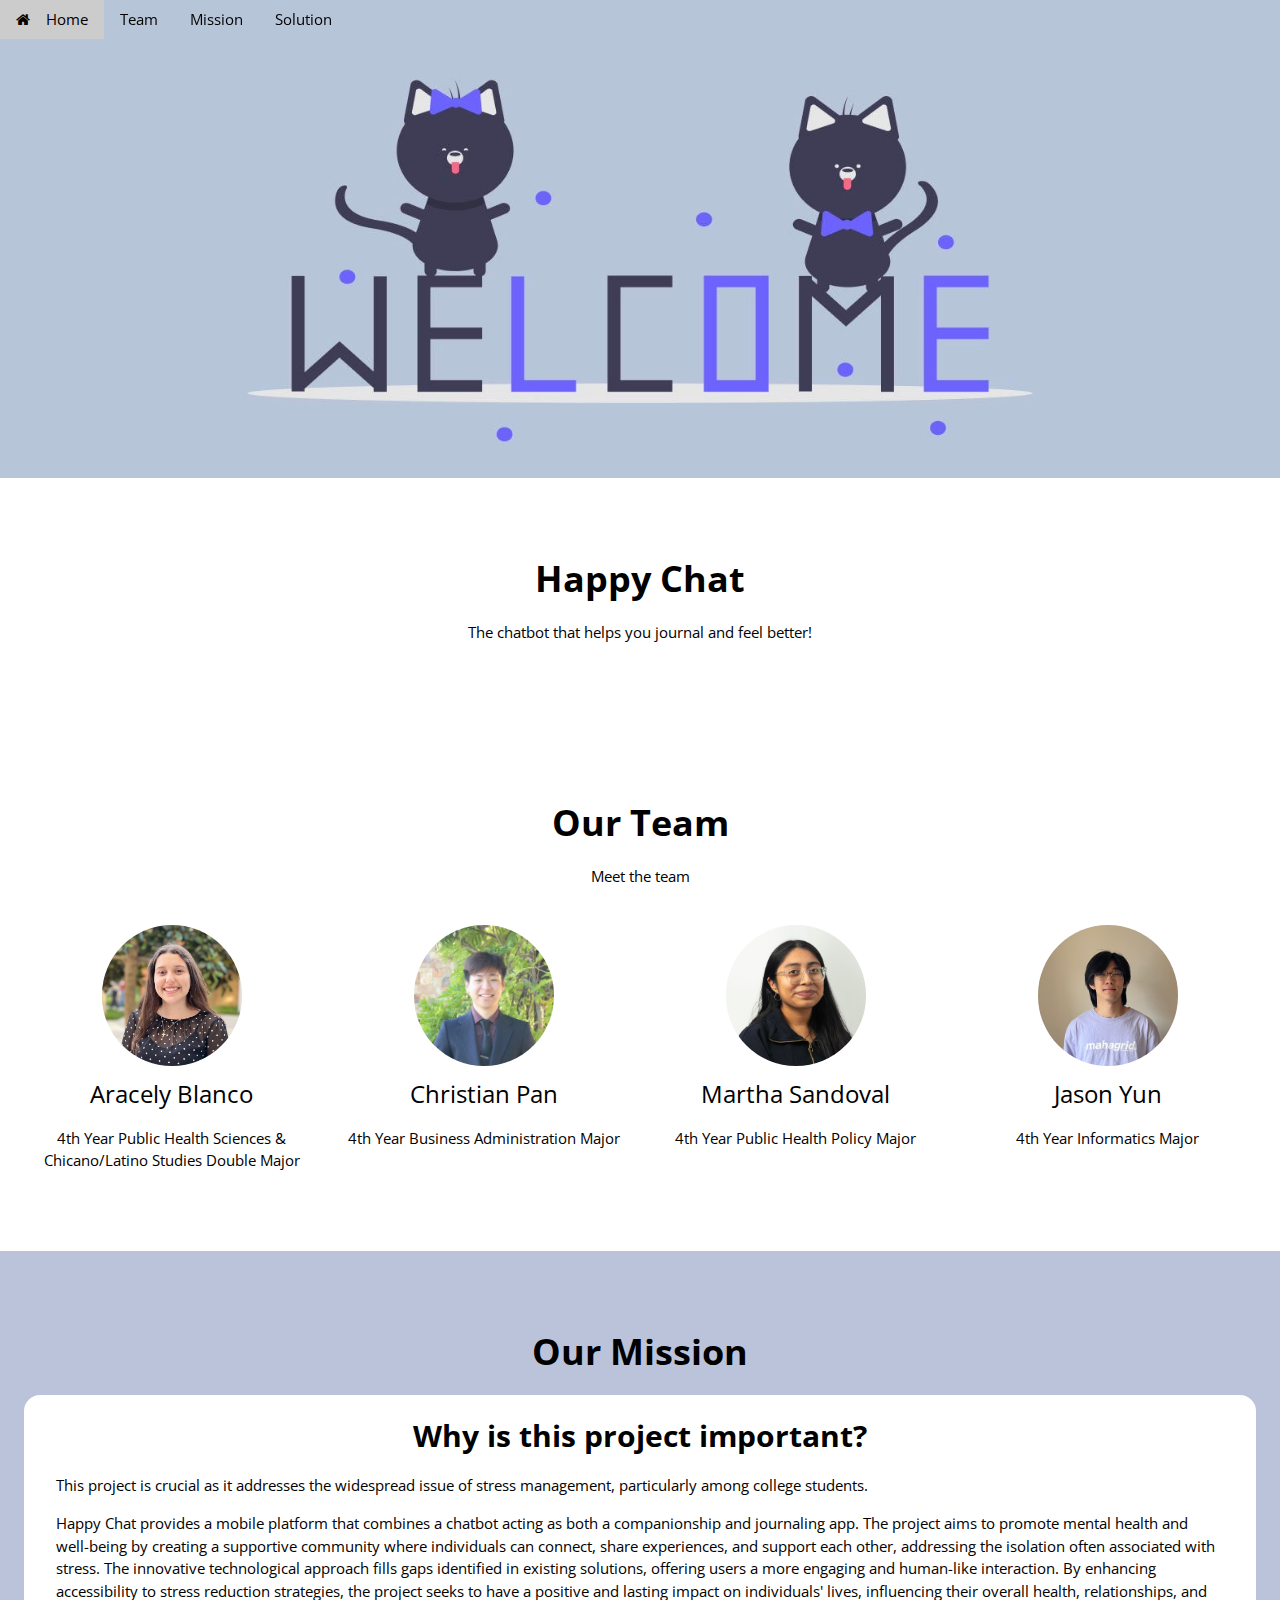
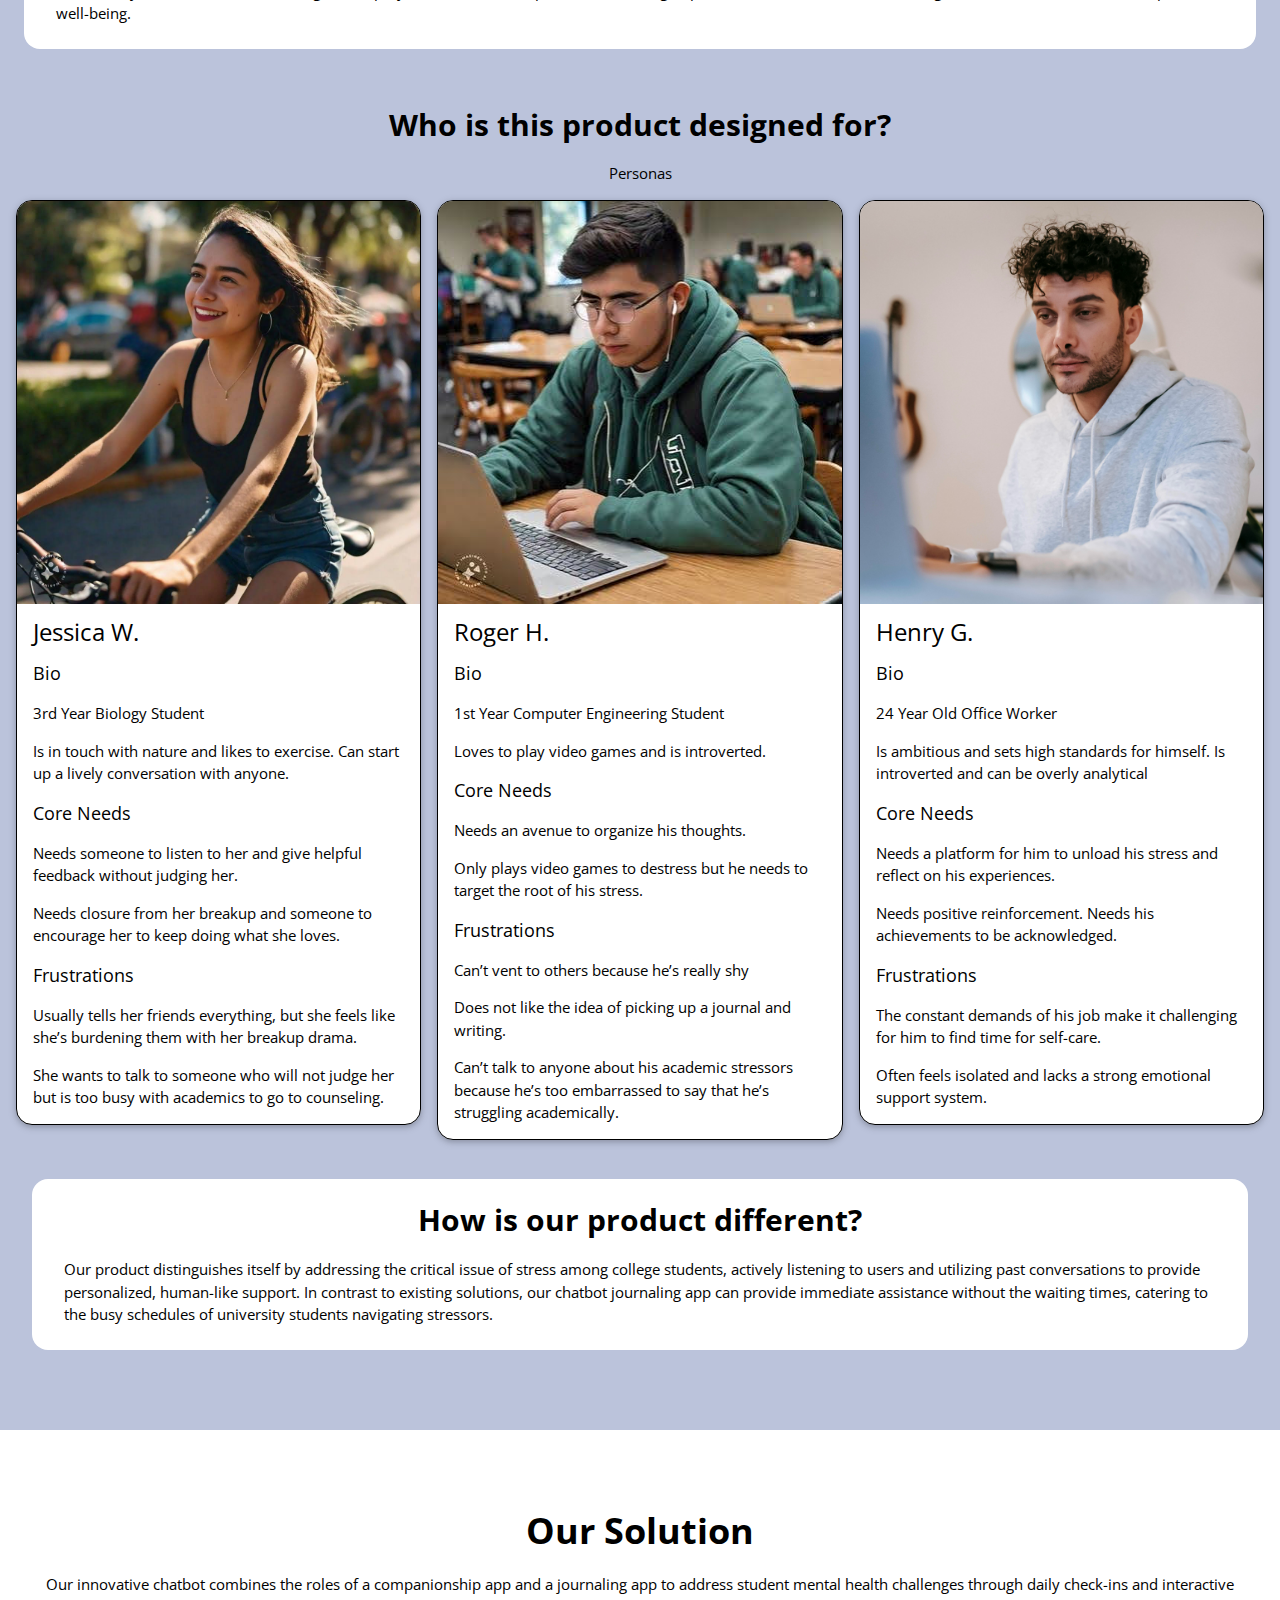
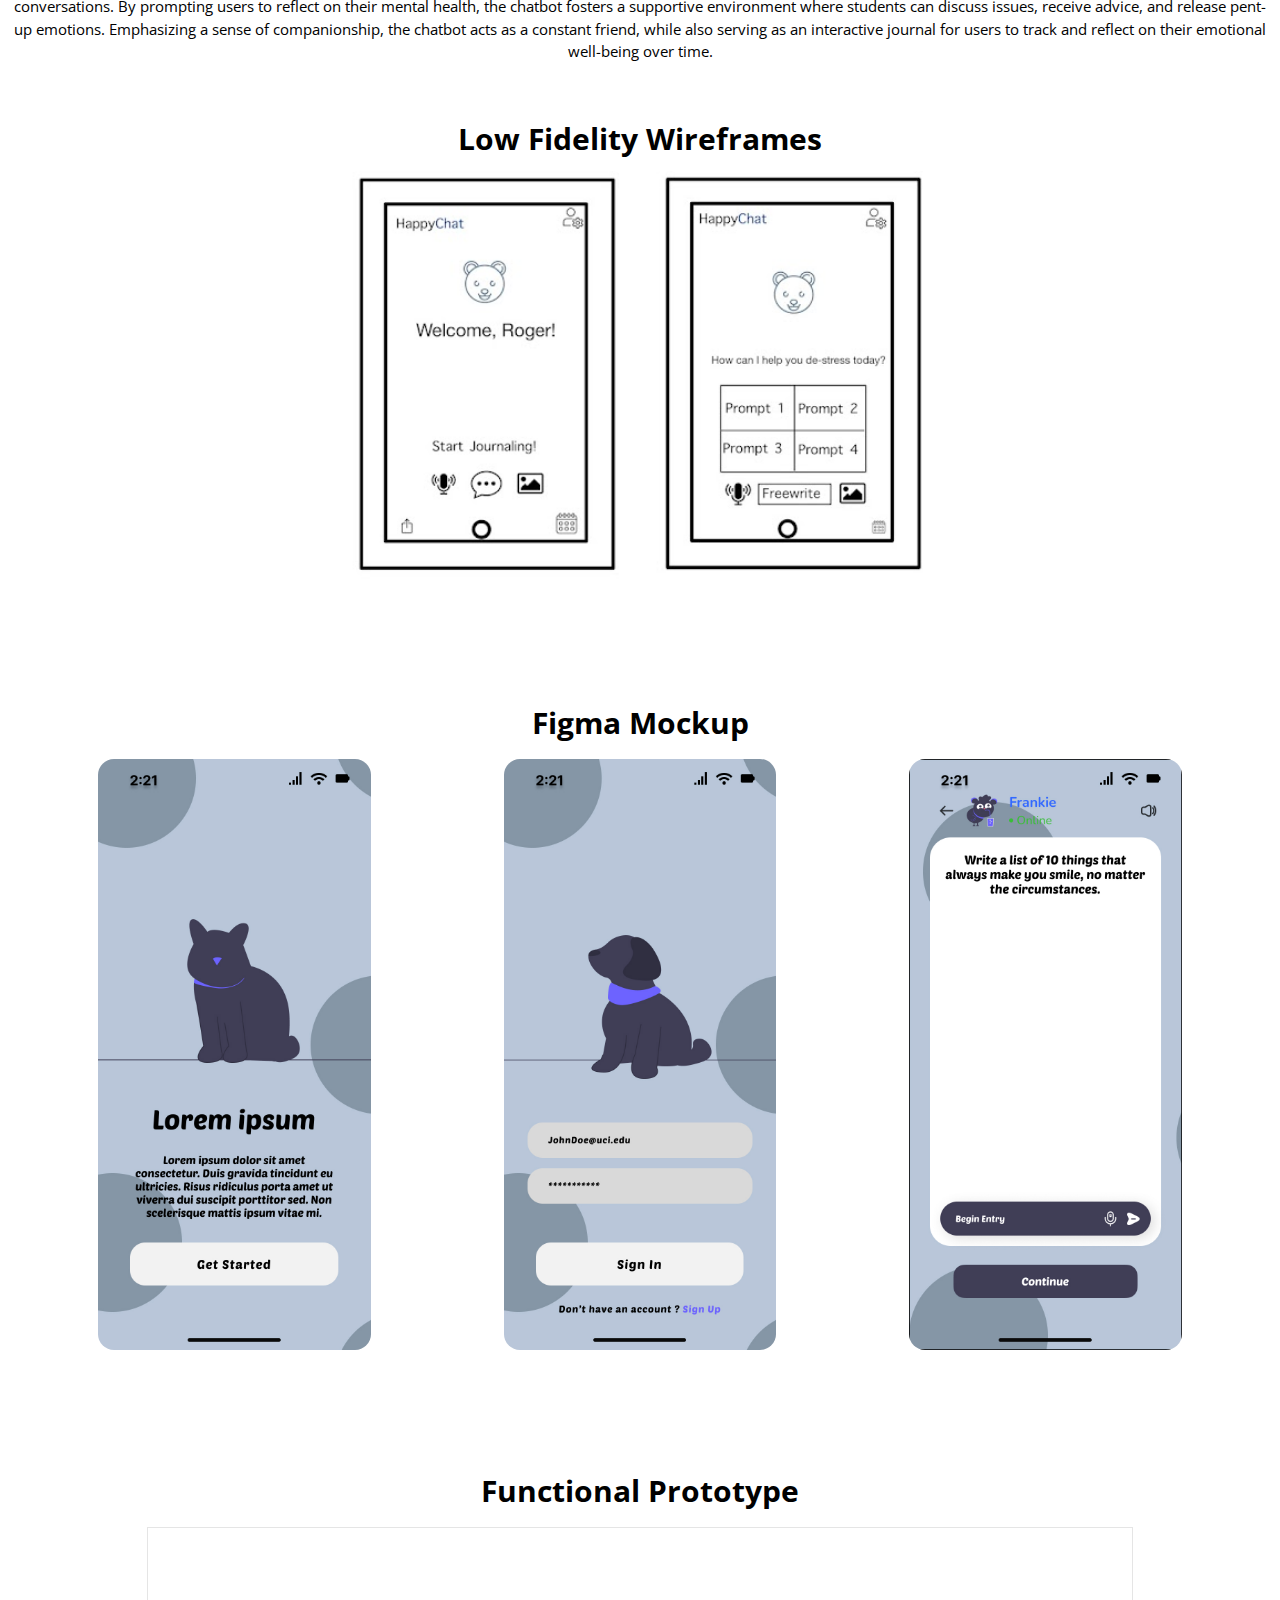
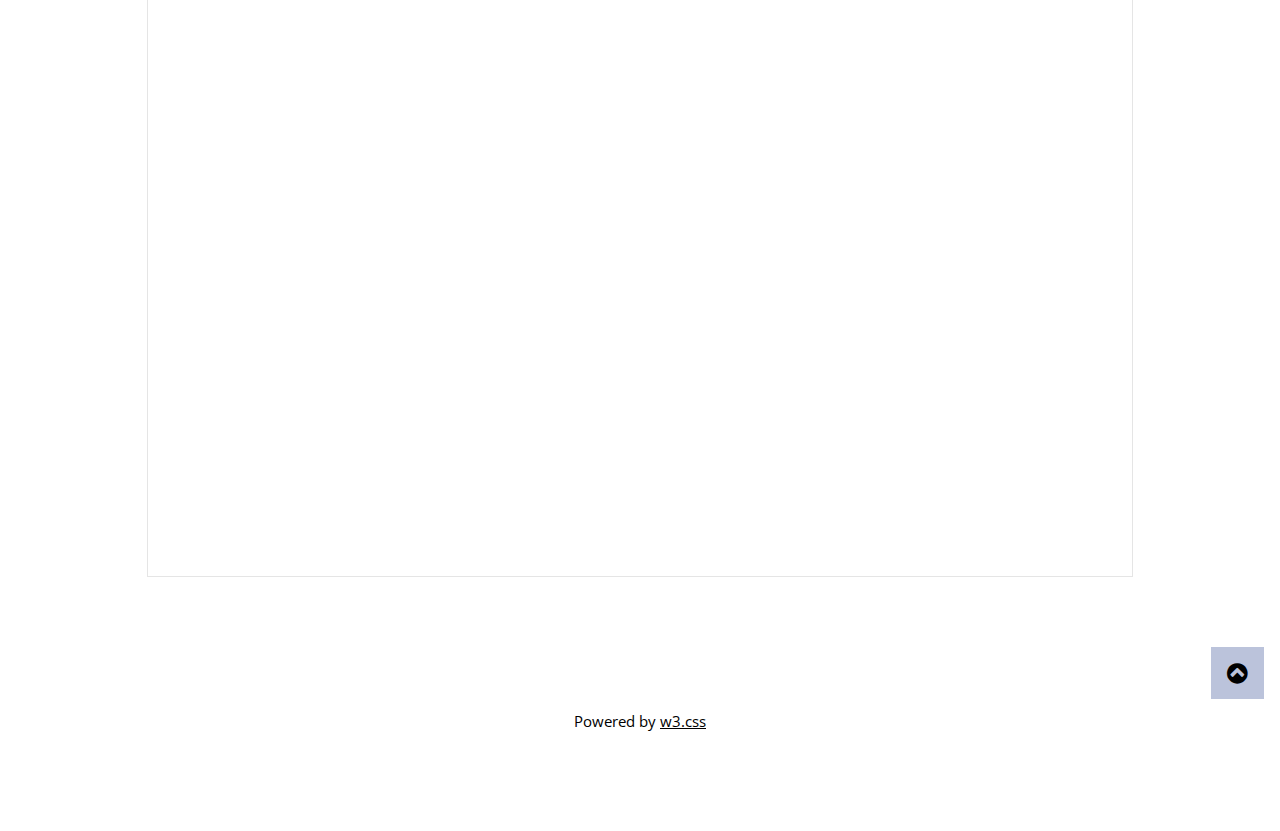
==== commit 46ba3c0f: "adjusted header image" ====
--- a/index.html
+++ b/index.html
@@ -53,7 +53,7 @@
 
 <!-- Image Header -->
 <div class="w3-display-container w3-animate-opacity">
-  <img src="images/header2.jpeg" alt="Happy Chat Welcome Image" style="width:100%;min-height:350px;max-height:500px;">
+  <img src="images/header3.jpeg" alt="Happy Chat Welcome Image" style="width:100%">
   <div class="w3-container w3-display-bottomleft w3-margin-bottom"> 
   </div>
 </div>
